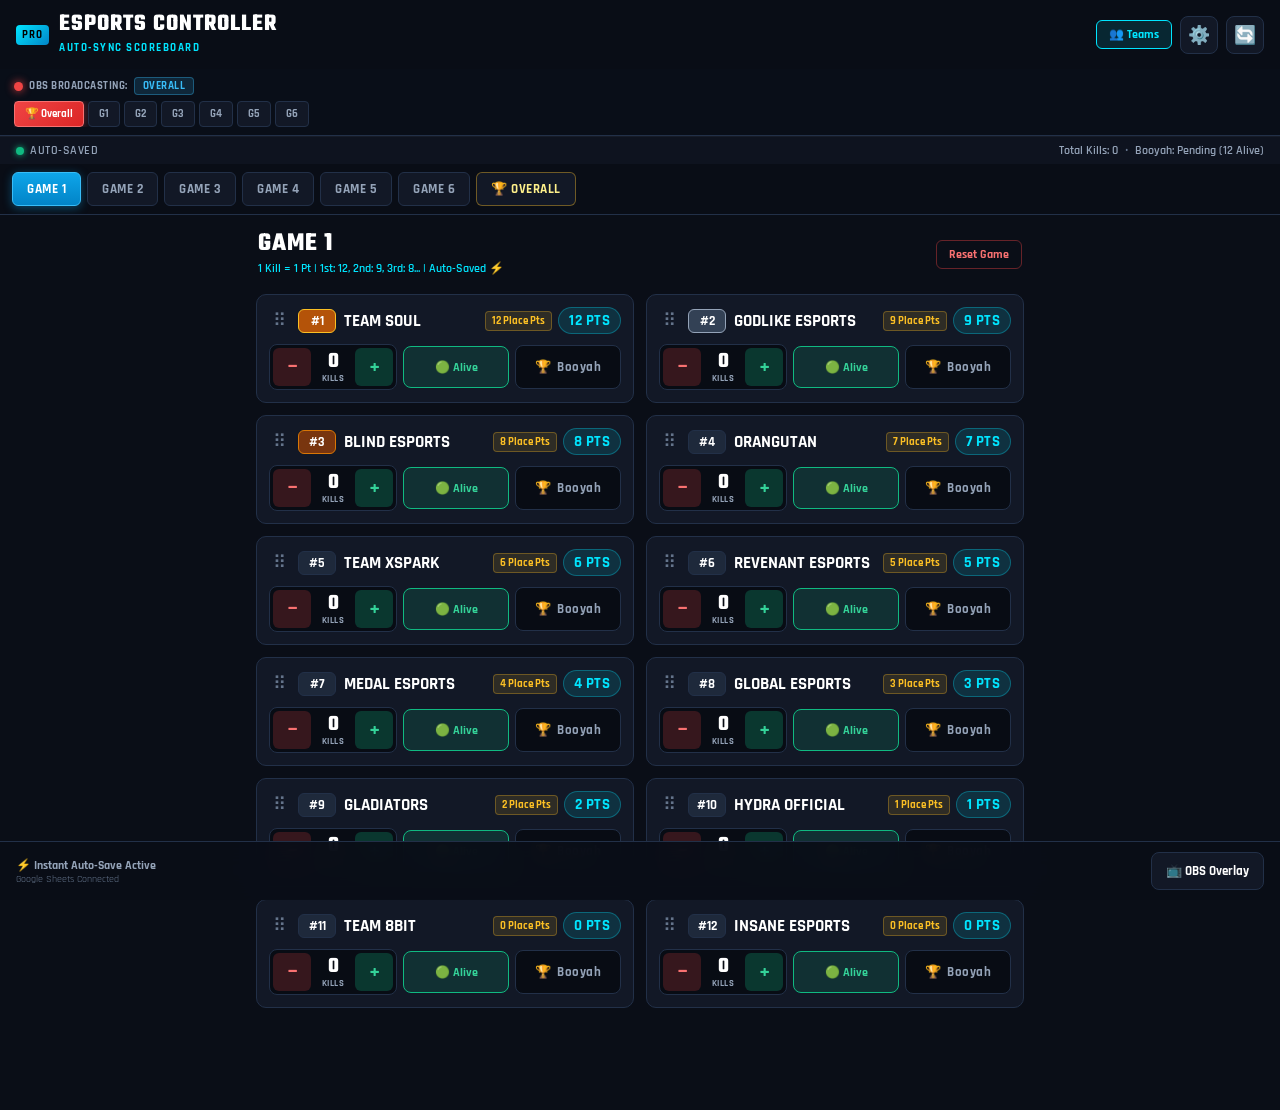
==== index.html @ 0eb5b0c0 "Add files via upload" ====
<!DOCTYPE html>
<html lang="en">
<head>
  <meta charset="UTF-8">
  <meta name="viewport" content="width=device-width, initial-scale=1.0, maximum-scale=1.0, user-scalable=no">
  <title>Esports Scorer & Livestream Controller</title>
  <link rel="stylesheet" href="scorer.css">
  <link rel="preconnect" href="https://fonts.googleapis.com">
  <link rel="preconnect" href="https://fonts.gstatic.com" crossorigin>
  <link href="https://fonts.googleapis.com/css2?family=Rajdhani:wght@500;600;700;800&family=Teko:wght@600;700&display=swap" rel="stylesheet">
</head>
<body>

  <!-- Top App Header -->
  <header class="app-header">
    <div class="header-main">
      <div class="brand">
        <span class="brand-badge">PRO</span>
        <div class="brand-text">
          <h1>ESPORTS CONTROLLER</h1>
          <span class="brand-sub">Auto-Sync Scoreboard</span>
        </div>
      </div>
      <div class="header-actions">
        <button id="btnOpenTeamsModal" class="btn-sm btn-outline-cyan" title="Setup 12 Teams">👥 Teams</button>
        <button id="btnSettings" class="icon-btn" title="Settings">⚙️</button>
        <button id="btnRefresh" class="icon-btn" title="Sync from Sheet">🔄</button>
      </div>
    </div>

    <!-- 🔴 DYNAMIC LIVESTREAM BROADCAST CONTROLLER (Instant OBS Scene Switch) -->
    <div class="livestream-controller-bar">
      <div class="livestream-status">
        <span class="live-pulse-dot"></span>
        <span class="live-tag">OBS BROADCASTING:</span>
        <span class="live-current-scene" id="liveCurrentScene">OVERALL</span>
      </div>
      <div class="livestream-scene-buttons" id="livestreamSceneButtons">
        <button class="scene-btn active" data-scene="Overall">🏆 Overall</button>
        <button class="scene-btn" data-scene="Game 1">G1</button>
        <button class="scene-btn" data-scene="Game 2">G2</button>
        <button class="scene-btn" data-scene="Game 3">G3</button>
        <button class="scene-btn" data-scene="Game 4">G4</button>
        <button class="scene-btn" data-scene="Game 5">G5</button>
        <button class="scene-btn" data-scene="Game 6">G6</button>
      </div>
    </div>

    <!-- Status Bar -->
    <div class="status-bar">
      <div class="status-indicator">
        <span class="status-dot synced" id="statusDot"></span>
        <span class="status-label" id="statusLabel">Auto-Saved</span>
      </div>
      <div class="quick-stats" id="quickStats">
        <span id="statGameTotalKills">Total Kills: 0</span>
        <span class="divider">•</span>
        <span id="statGameBooyah">Booyah: Pending</span>
      </div>
    </div>

    <!-- Scrollable Scorer Tabs -->
    <nav class="game-tabs-nav">
      <div class="tabs-scroll-container" id="tabsContainer">
        <button class="tab-btn active" data-tab="game1">GAME 1</button>
        <button class="tab-btn" data-tab="game2">GAME 2</button>
        <button class="tab-btn" data-tab="game3">GAME 3</button>
        <button class="tab-btn" data-tab="game4">GAME 4</button>
        <button class="tab-btn" data-tab="game5">GAME 5</button>
        <button class="tab-btn" data-tab="game6">GAME 6</button>
        <button class="tab-btn tab-overall" data-tab="overall">🏆 OVERALL</button>
      </div>
    </nav>
  </header>

  <!-- Main Content Area -->
  <main class="main-content">
    
    <!-- Game Scoring View (Game 1 - 6) -->
    <section id="gameScoringSection" class="active-section">
      <div class="section-title-bar">
        <div class="active-game-info">
          <h2 id="activeGameTitle">GAME 1</h2>
          <span class="rule-hint">1 Kill = 1 Pt | 1st: 12, 2nd: 9, 3rd: 8... | Auto-Saved ⚡</span>
        </div>
        <div class="game-actions">
          <button id="btnResetCurrentGame" class="btn-sm btn-outline-danger">Reset Game</button>
        </div>
      </div>

      <!-- Teams Card List for Fast Mobile Input -->
      <div class="team-cards-list" id="teamCardsList">
        <!-- Rendered dynamically via JS -->
      </div>
    </section>

    <!-- Overall Standings View -->
    <section id="overallSection" class="hidden-section">
      <div class="section-title-bar">
        <div class="active-game-info">
          <h2>🏆 OVERALL TOURNAMENT STANDINGS</h2>
          <span class="rule-hint">Auto-calculated live across all games</span>
        </div>
        <div class="game-actions">
          <button id="btnCopyStandings" class="btn-sm btn-primary">📋 Copy Text</button>
        </div>
      </div>

      <div class="overall-table-card">
        <div class="overall-table-header">
          <span class="col-rank">#</span>
          <span class="col-team">TEAM</span>
          <span class="col-m">M</span>
          <span class="col-w">🏆</span>
          <span class="col-k">KILLS</span>
          <span class="col-pts">PTS</span>
        </div>
        <div class="overall-table-body" id="overallTableBody">
          <!-- Rendered dynamically -->
        </div>
      </div>
    </section>

  </main>

  <!-- Clean Bottom Info & OBS Link Bar -->
  <div class="bottom-action-bar" id="bottomActionBar">
    <div class="save-status-info">
      <span class="save-state-text" id="saveStateText">⚡ Instant Auto-Save Active</span>
      <span class="save-time-text" id="saveTimeText">Google Sheets Connected</span>
    </div>
    <div class="bottom-buttons">
      <a href="index.html" target="_blank" class="btn-secondary overlay-link-btn" title="Open OBS Broadcast Overlay">
        📺 OBS Overlay
      </a>
    </div>
  </div>

  <!-- MODAL: SETUP 12 TEAMS (INITIAL & BULK PASTE) -->
  <div class="modal-overlay" id="teamsModal">
    <div class="modal-sheet">
      <div class="modal-header">
        <h3>👥 Initial 12 Teams Setup</h3>
        <button class="modal-close" id="btnCloseTeamsModal">&times;</button>
      </div>
      <div class="modal-body">
        
        <div class="form-group">
          <label>📋 Quick Paste All 12 Teams (1 per line):</label>
          <textarea id="bulkTeamsInput" rows="4" placeholder="TEAM SOUL&#10;GODLIKE ESPORTS&#10;BLIND ESPORTS&#10;ORANGUTAN&#10;..."></textarea>
          <button id="btnParseBulkTeams" class="btn-sm btn-secondary" style="margin-top: 4px;">
            ⚡ Auto-Fill 12 Fields Below
          </button>
        </div>

        <div class="form-group">
          <label>Edit 12 Individual Team Names:</label>
          <div class="team-names-editor" id="teamNamesEditor">
            <!-- 12 input fields dynamically generated -->
          </div>
        </div>

      </div>
      <div class="modal-footer">
        <button id="btnSaveTeamNamesModal" class="btn-primary" style="width: 100%;">
          ✅ Save & Sync 12 Teams to All Games
        </button>
      </div>
    </div>
  </div>

  <!-- MODAL: SETTINGS -->
  <div class="modal-overlay" id="settingsModal">
    <div class="modal-sheet">
      <div class="modal-header">
        <h3>⚙️ Tournament Configuration</h3>
        <button class="modal-close" id="btnCloseSettings">&times;</button>
      </div>
      <div class="modal-body">
        
        <div class="form-group">
          <label for="scriptUrlInput">Google Apps Script Web App URL:</label>
          <input type="text" id="scriptUrlInput" placeholder="https://script.google.com/macros/s/.../exec">
          <p class="field-hint">Your deployed Google Apps Script API endpoint.</p>
        </div>

        <div class="form-group" style="margin-top: 20px; border-top: 1px solid #2d3748; padding-top: 15px;">
          <label style="color: #ef4444;">Danger Zone:</label>
          <button id="btnResetAllGames" class="btn-danger" style="width: 100%;">
            ⚠️ Reset All 6 Games to 0
          </button>
        </div>

      </div>
      <div class="modal-footer">
        <button id="btnSaveConfig" class="btn-primary" style="width: 100%;">Save Settings</button>
      </div>
    </div>
  </div>

  <!-- Toast Notification -->
  <div id="toastNotification" class="toast"></div>

  <script src="scorer.js"></script>
</body>
</html>
---- scorer.css ----
/* ===================================================================
   ESPORTS MOBILE SCORER APP - STYLESHEET
   Optimized for Smartphone Screens & Desktop Management
   =================================================================== */

:root {
  --bg-dark: #0a0e17;
  --bg-card: #121826;
  --bg-card-alt: #182234;
  --bg-input: #080c14;
  --border-color: #223048;
  --border-focus: #00e5ff;
  
  --primary-glow: #00e5ff;
  --accent-gold: #fbbf24;
  --accent-gold-bg: rgba(251, 191, 36, 0.15);
  --accent-green: #10b981;
  --accent-green-bg: rgba(16, 185, 129, 0.15);
  --accent-red: #ef4444;
  --accent-red-bg: rgba(239, 68, 68, 0.15);
  
  --text-white: #ffffff;
  --text-muted: #94a3b8;
  --text-dim: #64748b;
  
  --font-main: 'Rajdhani', -apple-system, BlinkMacSystemFont, "Segoe UI", Roboto, sans-serif;
  --font-display: 'Teko', 'Rajdhani', sans-serif;
}

* {
  box-sizing: border-box;
  margin: 0;
  padding: 0;
  -webkit-tap-highlight-color: transparent;
}

body {
  background-color: var(--bg-dark);
  color: var(--text-white);
  font-family: var(--font-main);
  min-height: 100vh;
  display: flex;
  flex-direction: column;
  padding-bottom: 90px; /* Space for bottom sticky bar */
  overflow-x: hidden;
}

/* Header */
.app-header {
  position: sticky;
  top: 0;
  z-index: 50;
  background: rgba(10, 14, 23, 0.96);
  backdrop-filter: blur(10px);
  border-bottom: 1px solid var(--border-color);
}

.header-main {
  display: flex;
  align-items: center;
  justify-content: space-between;
  padding: 12px 16px;
}

.brand {
  display: flex;
  align-items: center;
  gap: 10px;
}

.brand-badge {
  background: linear-gradient(135deg, #00e5ff, #0284c7);
  color: #000;
  font-weight: 800;
  font-size: 11px;
  padding: 3px 6px;
  border-radius: 4px;
  letter-spacing: 1px;
}

.brand-text h1 {
  font-family: var(--font-display);
  font-size: 24px;
  line-height: 1;
  letter-spacing: 1px;
  color: #fff;
}

.brand-sub {
  font-size: 11px;
  color: var(--primary-glow);
  text-transform: uppercase;
  letter-spacing: 1.5px;
  font-weight: 700;
}

.header-actions {
  display: flex;
  align-items: center;
  gap: 8px;
}

.icon-btn {
  background: var(--bg-card);
  border: 1px solid var(--border-color);
  color: var(--text-white);
  width: 38px;
  height: 38px;
  border-radius: 8px;
  display: flex;
  align-items: center;
  justify-content: center;
  font-size: 18px;
  cursor: pointer;
  transition: all 0.2s ease;
}

.btn-outline-cyan {
  background: rgba(0, 229, 255, 0.12);
  border: 1px solid var(--primary-glow);
  color: var(--primary-glow);
  font-weight: 800;
  display: flex;
  align-items: center;
  gap: 4px;
}

.btn-broadcast {
  background: linear-gradient(135deg, #ef4444, #b91c1c);
  color: #ffffff;
  border: 1px solid #f87171;
  font-weight: 800;
  letter-spacing: 0.5px;
}

/* 🔴 Livestream Scene Switcher Controller Bar */
.livestream-controller-bar {
  background: #090e18;
  border-bottom: 1px solid var(--border-color);
  padding: 8px 14px;
  display: flex;
  flex-direction: column;
  gap: 6px;
}

.livestream-status {
  display: flex;
  align-items: center;
  gap: 6px;
  font-size: 11px;
  font-weight: 800;
  letter-spacing: 0.5px;
}

.live-pulse-dot {
  width: 9px;
  height: 9px;
  border-radius: 50%;
  background: #ef4444;
  box-shadow: 0 0 8px #ef4444;
  animation: pulse 1s infinite;
}

.live-tag {
  color: var(--text-muted);
}

.live-current-scene {
  color: #38bdf8;
  background: rgba(56, 189, 248, 0.15);
  border: 1px solid rgba(56, 189, 248, 0.35);
  padding: 1px 8px;
  border-radius: 4px;
  text-transform: uppercase;
}

.livestream-scene-buttons {
  display: flex;
  gap: 4px;
  overflow-x: auto;
  scrollbar-width: none;
}

.livestream-scene-buttons::-webkit-scrollbar {
  display: none;
}

.scene-btn {
  background: var(--bg-card);
  border: 1px solid var(--border-color);
  color: var(--text-muted);
  font-family: var(--font-main);
  font-size: 11px;
  font-weight: 800;
  padding: 5px 10px;
  border-radius: 4px;
  cursor: pointer;
  white-space: nowrap;
  transition: all 0.2s ease;
}

.scene-btn:active {
  transform: scale(0.93);
}

.scene-btn.active {
  background: linear-gradient(135deg, #ef4444, #dc2626);
  border-color: #f87171;
  color: #ffffff;
  box-shadow: 0 0 10px rgba(239, 68, 68, 0.5);
}

/* Status Bar */
.status-bar {
  display: flex;
  align-items: center;
  justify-content: space-between;
  padding: 6px 16px;
  background: rgba(18, 24, 38, 0.6);
  border-top: 1px solid rgba(255, 255, 255, 0.04);
  font-size: 12px;
}

.status-indicator {
  display: flex;
  align-items: center;
  gap: 6px;
}

.status-dot {
  width: 8px;
  height: 8px;
  border-radius: 50%;
  background-color: var(--accent-green);
  box-shadow: 0 0 6px var(--accent-green);
}

.status-dot.syncing {
  background-color: var(--accent-gold);
  box-shadow: 0 0 6px var(--accent-gold);
  animation: pulse 1s infinite;
}

.status-dot.unsaved {
  background-color: #f97316;
  box-shadow: 0 0 6px #f97316;
}

.status-dot.error {
  background-color: var(--accent-red);
  box-shadow: 0 0 6px var(--accent-red);
}

@keyframes pulse {
  0% { opacity: 0.4; }
  50% { opacity: 1; }
  100% { opacity: 0.4; }
}

.status-label {
  color: var(--text-muted);
  font-weight: 600;
  text-transform: uppercase;
  letter-spacing: 0.5px;
}

.quick-stats {
  color: var(--text-muted);
  font-weight: 600;
}

.quick-stats .divider {
  margin: 0 4px;
  color: var(--text-dim);
}

/* Tabs Navigation */
.game-tabs-nav {
  padding: 8px 12px;
  overflow-x: auto;
  scrollbar-width: none;
}

.game-tabs-nav::-webkit-scrollbar {
  display: none;
}

.tabs-scroll-container {
  display: flex;
  gap: 6px;
  width: max-content;
  min-width: 100%;
}

.tab-btn {
  background: var(--bg-card);
  border: 1px solid var(--border-color);
  color: var(--text-muted);
  font-family: var(--font-main);
  font-weight: 700;
  font-size: 13px;
  letter-spacing: 0.5px;
  padding: 8px 14px;
  border-radius: 6px;
  cursor: pointer;
  white-space: nowrap;
  transition: all 0.2s ease;
}

.tab-btn:active {
  transform: scale(0.95);
}

.tab-btn.active {
  background: linear-gradient(180deg, #0ea5e9, #0284c7);
  color: #ffffff;
  border-color: #38bdf8;
  box-shadow: 0 2px 10px rgba(14, 165, 233, 0.4);
}

.tab-btn.tab-overall {
  border-color: rgba(251, 191, 36, 0.4);
  color: #fef08a;
}

.tab-btn.tab-overall.active {
  background: linear-gradient(180deg, #d97706, #b45309);
  border-color: #fbbf24;
  color: #fff;
  box-shadow: 0 2px 10px rgba(217, 119, 6, 0.4);
}

/* Main Content */
.main-content {
  padding: 12px 16px;
  flex: 1;
  max-width: 800px;
  margin: 0 auto;
  width: 100%;
}

.section-title-bar {
  display: flex;
  align-items: center;
  justify-content: space-between;
  margin-bottom: 12px;
  padding: 4px 2px;
}

.active-game-info h2 {
  font-family: var(--font-display);
  font-size: 26px;
  line-height: 1;
  letter-spacing: 1px;
}

.rule-hint {
  font-size: 12px;
  color: var(--primary-glow);
  font-weight: 600;
}

/* Team Card for Mobile Scorer */
.team-cards-list {
  display: flex;
  flex-direction: column;
  gap: 10px;
}

.team-card {
  background: var(--bg-card);
  border: 1px solid var(--border-color);
  border-radius: 10px;
  padding: 12px;
  display: flex;
  flex-direction: column;
  gap: 10px;
  transition: border-color 0.2s, transform 0.15s, opacity 0.2s;
  cursor: grab;
  position: relative;
  user-select: none;
}

.team-card:active {
  cursor: grabbing;
}

.team-card.dragging {
  opacity: 0.5;
  border-color: var(--primary-glow);
  transform: scale(1.02);
  box-shadow: 0 8px 25px rgba(0, 229, 255, 0.4);
  z-index: 99;
}

.team-card.drag-over {
  border-top: 3px solid var(--primary-glow);
}

.team-card.has-booyah {
  border-color: var(--accent-gold);
  background: linear-gradient(145deg, #182234, #1c2214);
  box-shadow: 0 0 12px rgba(251, 191, 36, 0.2);
}

.team-card.is-eliminated {
  opacity: 0.7;
  background: #0e131d;
  border-color: #2b1d24;
}

/* Drag Handle */
.drag-handle {
  color: var(--text-dim);
  font-size: 18px;
  cursor: grab;
  padding: 0 4px;
  display: flex;
  align-items: center;
  touch-action: none;
}

/* Team Card Header */
.team-card-top {
  display: flex;
  align-items: center;
  justify-content: space-between;
}

.card-top-left {
  display: flex;
  align-items: center;
  gap: 8px;
  flex: 1;
  overflow: hidden;
}

.team-rank-badge {
  font-size: 13px;
  font-weight: 800;
  color: #fff;
  background: #1e293b;
  border: 1px solid var(--border-color);
  padding: 3px 8px;
  border-radius: 6px;
  min-width: 38px;
  text-align: center;
}

.team-rank-badge.top-1 { background: #b45309; border-color: #fbbf24; color: #fff; }
.team-rank-badge.top-2 { background: #334155; border-color: #94a3b8; }
.team-rank-badge.top-3 { background: #78350f; border-color: #d97706; }

.team-name-label {
  font-size: 17px;
  font-weight: 700;
  color: #fff;
  white-space: nowrap;
  overflow: hidden;
  text-overflow: ellipsis;
  text-transform: uppercase;
}

.card-top-right {
  display: flex;
  align-items: center;
  gap: 6px;
}

.place-pts-badge {
  font-size: 11px;
  font-weight: 700;
  color: #fbbf24;
  background: rgba(251, 191, 36, 0.12);
  border: 1px solid rgba(251, 191, 36, 0.3);
  padding: 2px 6px;
  border-radius: 4px;
}

.team-points-badge {
  background: rgba(0, 229, 255, 0.12);
  border: 1px solid rgba(0, 229, 255, 0.3);
  color: var(--primary-glow);
  font-weight: 800;
  font-size: 15px;
  padding: 3px 10px;
  border-radius: 20px;
  letter-spacing: 0.5px;
}

/* Team Card Controls Row */
.team-card-controls {
  display: grid;
  grid-template-columns: 1.2fr 1fr 1fr;
  gap: 6px;
  align-items: center;
}

/* Elimination Button */
.eliminate-btn {
  height: 42px;
  background: var(--bg-input);
  border: 1px solid var(--border-color);
  color: var(--text-muted);
  font-family: var(--font-main);
  font-size: 12px;
  font-weight: 800;
  border-radius: 8px;
  cursor: pointer;
  display: flex;
  align-items: center;
  justify-content: center;
  gap: 4px;
  transition: all 0.2s ease;
  white-space: nowrap;
}

.eliminate-btn:active {
  transform: scale(0.95);
}

.eliminate-btn.eliminated {
  background: rgba(239, 68, 68, 0.18);
  border-color: #ef4444;
  color: #f87171;
}

.eliminate-btn.alive {
  background: rgba(16, 185, 129, 0.15);
  border-color: #10b981;
  color: #34d399;
}

/* Booyah Toggle Button */
.booyah-btn {
  height: 42px;
  background: var(--bg-input);
  border: 1px solid var(--border-color);
  color: var(--text-muted);
  font-family: var(--font-main);
  font-size: 12px;
  font-weight: 800;
  border-radius: 8px;
  cursor: pointer;
  display: flex;
  align-items: center;
  justify-content: center;
  gap: 4px;
  transition: all 0.2s ease;
  white-space: nowrap;
}

.booyah-btn:active {
  transform: scale(0.95);
}

.booyah-btn.active {
  background: linear-gradient(135deg, #f59e0b, #d97706);
  border-color: #fbbf24;
  color: #ffffff;
  box-shadow: 0 0 12px rgba(251, 191, 36, 0.45);
}

/* Kill Stepper Control */
.kill-control-group {
  display: flex;
  align-items: center;
  background: var(--bg-input);
  border: 1px solid var(--border-color);
  border-radius: 8px;
  padding: 3px;
  justify-content: space-between;
}

.kill-btn {
  width: 38px;
  height: 38px;
  border-radius: 6px;
  border: none;
  font-family: var(--font-main);
  font-size: 20px;
  font-weight: 800;
  cursor: pointer;
  display: flex;
  align-items: center;
  justify-content: center;
  transition: all 0.1s ease;
}

.kill-btn:active {
  transform: scale(0.9);
}

.kill-minus {
  background: rgba(239, 68, 68, 0.2);
  color: #f87171;
}

.kill-plus {
  background: rgba(16, 185, 129, 0.25);
  color: #34d399;
}

.kill-count-box {
  display: flex;
  flex-direction: column;
  align-items: center;
  justify-content: center;
  min-width: 44px;
}

.kill-val {
  font-size: 22px;
  font-weight: 800;
  font-family: var(--font-display);
  color: #fff;
  line-height: 1;
}

.kill-label {
  font-size: 9px;
  color: var(--text-muted);
  text-transform: uppercase;
  font-weight: 700;
  letter-spacing: 0.5px;
}

/* Booyah Toggle Button */
.booyah-btn {
  height: 44px;
  background: var(--bg-input);
  border: 1px solid var(--border-color);
  color: var(--text-muted);
  font-family: var(--font-main);
  font-size: 13px;
  font-weight: 800;
  border-radius: 8px;
  cursor: pointer;
  display: flex;
  align-items: center;
  justify-content: center;
  gap: 6px;
  transition: all 0.2s ease;
  letter-spacing: 0.5px;
}

.booyah-btn:active {
  transform: scale(0.95);
}

.booyah-btn.active {
  background: linear-gradient(135deg, #f59e0b, #d97706);
  border-color: #fbbf24;
  color: #ffffff;
  box-shadow: 0 2px 10px rgba(245, 158, 11, 0.4);
}

/* Overall Standings Table */
.overall-table-card {
  background: var(--bg-card);
  border: 1px solid var(--border-color);
  border-radius: 10px;
  overflow: hidden;
}

.overall-table-header {
  display: grid;
  grid-template-columns: 36px 1fr 34px 34px 50px 58px;
  padding: 10px 12px;
  background: #0d131f;
  border-bottom: 1px solid var(--border-color);
  font-size: 11px;
  font-weight: 800;
  color: var(--text-muted);
  text-align: center;
  letter-spacing: 0.5px;
}

.overall-table-header .col-team {
  text-align: left;
  padding-left: 6px;
}

.overall-table-body {
  display: flex;
  flex-direction: column;
}

.overall-row {
  display: grid;
  grid-template-columns: 36px 1fr 34px 34px 50px 58px;
  padding: 12px;
  border-bottom: 1px solid rgba(255, 255, 255, 0.05);
  align-items: center;
  text-align: center;
  font-size: 14px;
  font-weight: 700;
}

.overall-row:last-child {
  border-bottom: none;
}

.overall-row .col-rank {
  font-family: var(--font-display);
  font-size: 18px;
  color: var(--text-muted);
}

.overall-row.top-1 .col-rank { color: #fbbf24; }
.overall-row.top-2 .col-rank { color: #e2e8f0; }
.overall-row.top-3 .col-rank { color: #b45309; }

.overall-row .col-team {
  text-align: left;
  padding-left: 6px;
  font-size: 15px;
  color: #fff;
  white-space: nowrap;
  overflow: hidden;
  text-overflow: ellipsis;
}

.overall-row .col-m { color: var(--text-dim); }
.overall-row .col-w { color: var(--accent-gold); }
.overall-row .col-k { color: #38bdf8; }
.overall-row .col-pts {
  color: var(--primary-glow);
  font-family: var(--font-display);
  font-size: 20px;
}

/* Sticky Bottom Action Bar */
.bottom-action-bar {
  position: fixed;
  bottom: 0;
  left: 0;
  right: 0;
  background: rgba(10, 14, 23, 0.96);
  backdrop-filter: blur(12px);
  border-top: 1px solid var(--border-color);
  padding: 10px 16px;
  display: flex;
  align-items: center;
  justify-content: space-between;
  z-index: 60;
}

.save-status-info {
  display: flex;
  flex-direction: column;
}

.save-state-text {
  font-size: 12px;
  font-weight: 700;
  color: var(--text-muted);
}

.save-time-text {
  font-size: 10px;
  color: var(--text-dim);
}

.bottom-buttons {
  display: flex;
  gap: 8px;
  align-items: center;
}

.btn-primary {
  background: linear-gradient(135deg, #00e5ff, #0284c7);
  color: #000;
  border: none;
  font-family: var(--font-main);
  font-weight: 800;
  font-size: 14px;
  letter-spacing: 0.5px;
  padding: 10px 18px;
  border-radius: 8px;
  cursor: pointer;
  display: flex;
  align-items: center;
  gap: 6px;
  transition: all 0.2s ease;
}

.btn-primary:active {
  transform: scale(0.96);
  filter: brightness(1.1);
}

.btn-save {
  box-shadow: 0 2px 12px rgba(0, 229, 255, 0.35);
}

.btn-secondary {
  background: var(--bg-card);
  border: 1px solid var(--border-color);
  color: var(--text-white);
  font-family: var(--font-main);
  font-weight: 700;
  font-size: 13px;
  padding: 10px 14px;
  border-radius: 8px;
  cursor: pointer;
  text-decoration: none;
  display: flex;
  align-items: center;
  gap: 6px;
}

.btn-sm {
  padding: 6px 12px;
  font-size: 12px;
  border-radius: 6px;
  cursor: pointer;
  font-family: var(--font-main);
  font-weight: 700;
}

.btn-outline-danger {
  background: transparent;
  border: 1px solid rgba(239, 68, 68, 0.4);
  color: #f87171;
}

.btn-outline-danger:active {
  background: rgba(239, 68, 68, 0.2);
}

.btn-danger {
  background: #dc2626;
  border: none;
  color: #fff;
  font-family: var(--font-main);
  font-weight: 700;
  padding: 10px;
  border-radius: 8px;
  cursor: pointer;
}

/* Modals */
.modal-overlay {
  display: none;
  position: fixed;
  inset: 0;
  background: rgba(0, 0, 0, 0.75);
  backdrop-filter: blur(4px);
  z-index: 100;
  align-items: flex-end;
  justify-content: center;
}

.modal-overlay.active {
  display: flex;
}

.modal-sheet {
  background: var(--bg-card);
  border: 1px solid var(--border-color);
  border-radius: 16px 16px 0 0;
  width: 100%;
  max-width: 600px;
  max-height: 85vh;
  display: flex;
  flex-direction: column;
  animation: slideUp 0.25s ease-out;
}

@keyframes slideUp {
  from { transform: translateY(100%); }
  to { transform: translateY(0); }
}

.modal-header {
  display: flex;
  align-items: center;
  justify-content: space-between;
  padding: 14px 18px;
  border-bottom: 1px solid var(--border-color);
}

.modal-close {
  background: transparent;
  border: none;
  color: var(--text-muted);
  font-size: 26px;
  cursor: pointer;
}

.modal-body {
  padding: 16px;
  overflow-y: auto;
  display: flex;
  flex-direction: column;
  gap: 16px;
}

.modal-footer {
  padding: 14px 18px;
  border-top: 1px solid var(--border-color);
}

.form-group {
  display: flex;
  flex-direction: column;
  gap: 6px;
}

.form-group label {
  font-size: 13px;
  font-weight: 700;
  color: var(--text-muted);
}

.form-group input, .form-group textarea {
  background: var(--bg-input);
  border: 1px solid var(--border-color);
  color: #fff;
  padding: 10px 12px;
  border-radius: 8px;
  font-family: var(--font-main);
  font-size: 14px;
  resize: vertical;
}

.form-group input:focus, .form-group textarea:focus {
  outline: none;
  border-color: var(--primary-glow);
}

.field-hint {
  font-size: 11px;
  color: var(--text-dim);
}

.team-names-editor {
  display: grid;
  grid-template-columns: 1fr 1fr;
  gap: 8px;
  max-height: 200px;
  overflow-y: auto;
  padding: 4px;
}

.team-name-input-group {
  display: flex;
  align-items: center;
  background: var(--bg-input);
  border: 1px solid var(--border-color);
  border-radius: 6px;
  padding: 2px 6px;
}

.team-name-input-group span {
  font-size: 11px;
  font-weight: 700;
  color: var(--text-dim);
  width: 24px;
}

.team-name-input-group input {
  border: none;
  background: transparent;
  padding: 6px;
  font-size: 12px;
  width: 100%;
}

/* Toast */
.toast {
  position: fixed;
  top: 20px;
  left: 50%;
  transform: translateX(-50%) translateY(-100px);
  background: #1e293b;
  border: 1px solid #38bdf8;
  color: #fff;
  padding: 10px 20px;
  border-radius: 25px;
  font-weight: 700;
  font-size: 13px;
  box-shadow: 0 4px 20px rgba(0, 0, 0, 0.5);
  z-index: 200;
  transition: transform 0.3s ease;
  pointer-events: none;
}

.toast.show {
  transform: translateX(-50%) translateY(0);
}

/* Visibility helpers */
.hidden-section {
  display: none !important;
}

/* Responsive adjustments */
@media (min-width: 640px) {
  .team-cards-list {
    display: grid;
    grid-template-columns: 1fr 1fr;
    gap: 12px;
  }
}
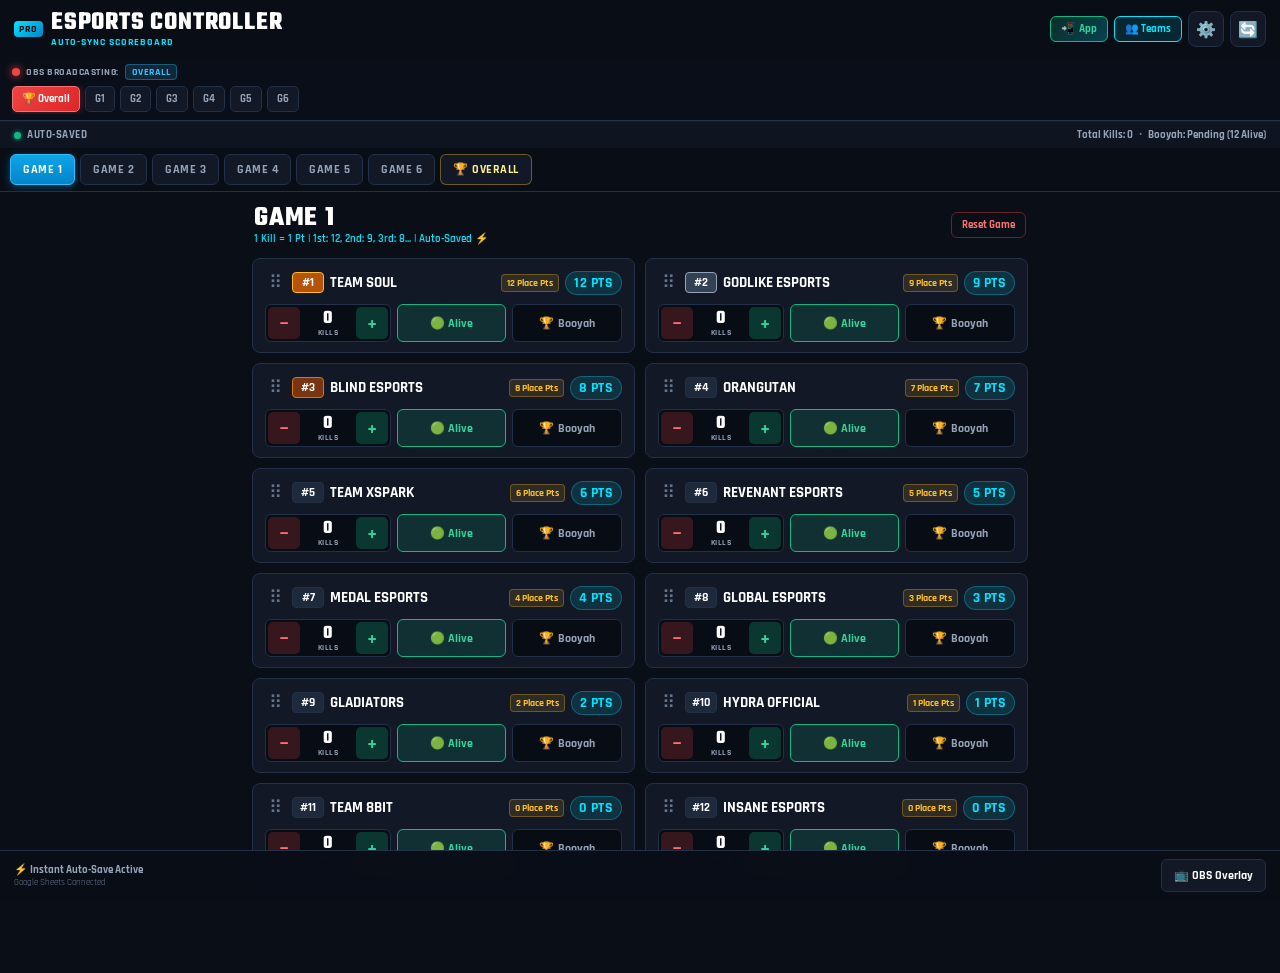
==== commit d0050649: "Add files via upload" ====
--- a/index.html
+++ b/index.html
@@ -2,8 +2,29 @@
 <html lang="en">
 <head>
   <meta charset="UTF-8">
-  <meta name="viewport" content="width=device-width, initial-scale=1.0, maximum-scale=1.0, user-scalable=no">
+  <meta name="viewport" content="width=device-width, initial-scale=1.0, maximum-scale=1.0, user-scalable=no, viewport-fit=cover">
   <title>Esports Scorer & Livestream Controller</title>
+  
+  <!-- PWA & Mobile Web App Meta -->
+  <meta name="description" content="Real-time Mobile Scorer and Livestream Controller with instant Auto-Sync and OBS overlay.">
+  <meta name="theme-color" content="#0a0e17">
+  <meta name="mobile-web-app-capable" content="yes">
+  <meta name="apple-mobile-web-app-capable" content="yes">
+  <meta name="apple-mobile-web-app-status-bar-style" content="black-translucent">
+  <meta name="apple-mobile-web-app-title" content="Scorer PRO">
+  <meta name="application-name" content="Scorer PRO">
+  <meta name="format-detection" content="telephone=no">
+  <meta name="msapplication-TileColor" content="#0a0e17">
+  <meta name="msapplication-tap-highlight" content="no">
+
+  <!-- Icons & Web App Manifest -->
+  <link rel="manifest" href="manifest.json">
+  <link rel="icon" type="image/svg+xml" href="icons/icon.svg">
+  <link rel="icon" type="image/png" sizes="192x192" href="icons/icon-192.png">
+  <link rel="apple-touch-icon" sizes="180x180" href="icons/apple-touch-icon.png">
+  <link rel="mask-icon" href="icons/icon.svg" color="#00e5ff">
+
+  <!-- Styles & Fonts -->
   <link rel="stylesheet" href="scorer.css">
   <link rel="preconnect" href="https://fonts.googleapis.com">
   <link rel="preconnect" href="https://fonts.gstatic.com" crossorigin>
@@ -22,6 +43,11 @@
         </div>
       </div>
       <div class="header-actions">
+        <!-- PWA Install Button (Dynamic) -->
+        <button id="btnInstallPWA" class="btn-sm btn-install-app" title="Install App to Home Screen">
+          <span class="install-icon">📲</span>
+          <span class="install-text">App</span>
+        </button>
         <button id="btnOpenTeamsModal" class="btn-sm btn-outline-cyan" title="Setup 12 Teams">👥 Teams</button>
         <button id="btnSettings" class="icon-btn" title="Settings">⚙️</button>
         <button id="btnRefresh" class="icon-btn" title="Sync from Sheet">🔄</button>
@@ -130,7 +156,7 @@
       <span class="save-time-text" id="saveTimeText">Google Sheets Connected</span>
     </div>
     <div class="bottom-buttons">
-      <a href="index.html" target="_blank" class="btn-secondary overlay-link-btn" title="Open OBS Broadcast Overlay">
+      <a href="index2.html" target="_blank" class="btn-secondary overlay-link-btn" title="Open OBS Broadcast Overlay">
         📺 OBS Overlay
       </a>
     </div>
@@ -198,6 +224,45 @@
     </div>
   </div>
 
+  <!-- MODAL: iOS / Mobile PWA Installation Guide -->
+  <div class="modal-overlay" id="pwaInstallModal">
+    <div class="modal-sheet">
+      <div class="modal-header">
+        <h3>📲 Install Esports Controller App</h3>
+        <button class="modal-close" id="btnClosePwaModal">&times;</button>
+      </div>
+      <div class="modal-body pwa-instructions">
+        <div class="pwa-app-preview">
+          <img src="icons/icon.svg" alt="App Icon" class="pwa-preview-icon" width="64" height="64">
+          <div class="pwa-preview-info">
+            <h4>Esports Scorer PRO</h4>
+            <p>Full-screen native controller with instant offline loading.</p>
+          </div>
+        </div>
+
+        <div id="iosInstallSteps" class="install-steps">
+          <h5>📱 How to install on iPhone / iPad (Safari):</h5>
+          <ol>
+            <li>Tap the <strong>Share</strong> button <span class="ios-share-icon">⎋</span> in Safari's bottom toolbar.</li>
+            <li>Scroll down and tap <strong>"Add to Home Screen"</strong> <span class="ios-plus-icon">➕</span>.</li>
+            <li>Tap <strong>Add</strong> at the top right to install the full-screen app!</li>
+          </ol>
+        </div>
+
+        <div id="androidInstallSteps" class="install-steps hidden-section">
+          <h5>📱 Install on Android (Chrome):</h5>
+          <p>Tap the button below or tap the browser menu (⋮) and select <strong>"Install App"</strong> or <strong>"Add to Home Screen"</strong>.</p>
+          <button id="btnTriggerAndroidInstall" class="btn-primary" style="width: 100%; margin-top: 10px;">
+            ⚡ Install App Now
+          </button>
+        </div>
+      </div>
+      <div class="modal-footer">
+        <button id="btnDismissPwaModal" class="btn-secondary" style="width: 100%;">Got it!</button>
+      </div>
+    </div>
+  </div>
+
   <!-- Toast Notification -->
   <div id="toastNotification" class="toast"></div>
 
--- a/scorer.css
+++ b/scorer.css
@@ -1,6 +1,6 @@
 /* ===================================================================
    ESPORTS MOBILE SCORER APP - STYLESHEET
-   Optimized for Smartphone Screens & Desktop Management
+   PWA Ready, Non-Zoomable & Ultra-Responsive for All Mobile Devices
    =================================================================== */
 
 :root {
@@ -27,11 +27,20 @@
   --font-display: 'Teko', 'Rajdhani', sans-serif;
 }
 
-* {
+/* Global Reset & Mobile Non-Zoomable Touch Rules */
+*, *::before, *::after {
   box-sizing: border-box;
   margin: 0;
   padding: 0;
   -webkit-tap-highlight-color: transparent;
+  -webkit-touch-callout: none;
+}
+
+html {
+  touch-action: pan-y;
+  -webkit-text-size-adjust: 100%;
+  text-size-adjust: 100%;
+  height: 100%;
 }
 
 body {
@@ -39,10 +48,20 @@
   color: var(--text-white);
   font-family: var(--font-main);
   min-height: 100vh;
+  min-height: -webkit-fill-available;
   display: flex;
   flex-direction: column;
-  padding-bottom: 90px; /* Space for bottom sticky bar */
+  padding-bottom: calc(85px + env(safe-area-inset-bottom, 0px));
   overflow-x: hidden;
+  touch-action: pan-y;
+  user-select: none;
+  -webkit-user-select: none;
+}
+
+/* Allow text selection only in inputs and standings text for copy */
+input, textarea, .col-team, .team-name-label {
+  user-select: text;
+  -webkit-user-select: text;
 }
 
 /* Header */
@@ -51,68 +70,89 @@
   top: 0;
   z-index: 50;
   background: rgba(10, 14, 23, 0.96);
-  backdrop-filter: blur(10px);
+  backdrop-filter: blur(12px);
+  -webkit-backdrop-filter: blur(12px);
   border-bottom: 1px solid var(--border-color);
+  padding-top: env(safe-area-inset-top, 0px);
 }
 
 .header-main {
   display: flex;
   align-items: center;
   justify-content: space-between;
-  padding: 12px 16px;
+  padding: 10px 14px;
+  gap: 8px;
 }
 
 .brand {
   display: flex;
   align-items: center;
-  gap: 10px;
+  gap: 8px;
+  min-width: 0;
 }
 
 .brand-badge {
   background: linear-gradient(135deg, #00e5ff, #0284c7);
   color: #000;
   font-weight: 800;
-  font-size: 11px;
-  padding: 3px 6px;
+  font-size: 10px;
+  padding: 2px 5px;
   border-radius: 4px;
   letter-spacing: 1px;
+  flex-shrink: 0;
+}
+
+.brand-text {
+  min-width: 0;
+  overflow: hidden;
 }
 
 .brand-text h1 {
   font-family: var(--font-display);
-  font-size: 24px;
+  font-size: 22px;
   line-height: 1;
-  letter-spacing: 1px;
+  letter-spacing: 0.8px;
   color: #fff;
+  white-space: nowrap;
+  overflow: hidden;
+  text-overflow: ellipsis;
 }
 
 .brand-sub {
-  font-size: 11px;
+  font-size: 10px;
   color: var(--primary-glow);
   text-transform: uppercase;
-  letter-spacing: 1.5px;
-  font-weight: 700;
+  letter-spacing: 1px;
+  font-weight: 700;
+  display: block;
 }
 
 .header-actions {
   display: flex;
   align-items: center;
-  gap: 8px;
+  gap: 6px;
+  flex-shrink: 0;
 }
 
 .icon-btn {
   background: var(--bg-card);
   border: 1px solid var(--border-color);
   color: var(--text-white);
-  width: 38px;
-  height: 38px;
+  width: 36px;
+  height: 36px;
   border-radius: 8px;
   display: flex;
   align-items: center;
   justify-content: center;
-  font-size: 18px;
+  font-size: 16px;
   cursor: pointer;
   transition: all 0.2s ease;
+  touch-action: manipulation;
+}
+
+.icon-btn:active {
+  transform: scale(0.92);
+  background: var(--bg-card-alt);
 }
 
 .btn-outline-cyan {
@@ -123,21 +163,39 @@
   display: flex;
   align-items: center;
   gap: 4px;
-}
-
-.btn-broadcast {
-  background: linear-gradient(135deg, #ef4444, #b91c1c);
-  color: #ffffff;
-  border: 1px solid #f87171;
-  font-weight: 800;
-  letter-spacing: 0.5px;
+  touch-action: manipulation;
+}
+
+/* Install App Button */
+.btn-install-app {
+  background: linear-gradient(135deg, rgba(16, 185, 129, 0.2), rgba(0, 229, 255, 0.25));
+  border: 1px solid #10b981;
+  color: #34d399;
+  font-weight: 800;
+  display: flex;
+  align-items: center;
+  gap: 4px;
+  padding: 5px 9px;
+  border-radius: 6px;
+  touch-action: manipulation;
+  cursor: pointer;
+  animation: installGlow 2.5s infinite alternate;
+}
+
+@keyframes installGlow {
+  0% { box-shadow: 0 0 4px rgba(16, 185, 129, 0.2); }
+  100% { box-shadow: 0 0 10px rgba(0, 229, 255, 0.5); }
+}
+
+.btn-install-app:active {
+  transform: scale(0.92);
 }
 
 /* 🔴 Livestream Scene Switcher Controller Bar */
 .livestream-controller-bar {
   background: #090e18;
   border-bottom: 1px solid var(--border-color);
-  padding: 8px 14px;
+  padding: 6px 12px;
   display: flex;
   flex-direction: column;
   gap: 6px;
@@ -147,18 +205,19 @@
   display: flex;
   align-items: center;
   gap: 6px;
-  font-size: 11px;
+  font-size: 10px;
   font-weight: 800;
   letter-spacing: 0.5px;
 }
 
 .live-pulse-dot {
-  width: 9px;
-  height: 9px;
+  width: 8px;
+  height: 8px;
   border-radius: 50%;
   background: #ef4444;
   box-shadow: 0 0 8px #ef4444;
   animation: pulse 1s infinite;
+  flex-shrink: 0;
 }
 
 .live-tag {
@@ -169,16 +228,18 @@
   color: #38bdf8;
   background: rgba(56, 189, 248, 0.15);
   border: 1px solid rgba(56, 189, 248, 0.35);
-  padding: 1px 8px;
+  padding: 1px 6px;
   border-radius: 4px;
   text-transform: uppercase;
 }
 
 .livestream-scene-buttons {
   display: flex;
-  gap: 4px;
+  gap: 5px;
   overflow-x: auto;
   scrollbar-width: none;
+  -webkit-overflow-scrolling: touch;
+  padding-bottom: 2px;
 }
 
 .livestream-scene-buttons::-webkit-scrollbar {
@@ -192,22 +253,24 @@
   font-family: var(--font-main);
   font-size: 11px;
   font-weight: 800;
-  padding: 5px 10px;
-  border-radius: 4px;
+  padding: 5px 9px;
+  border-radius: 5px;
   cursor: pointer;
   white-space: nowrap;
-  transition: all 0.2s ease;
+  transition: all 0.15s ease;
+  touch-action: manipulation;
+  flex-shrink: 0;
 }
 
 .scene-btn:active {
-  transform: scale(0.93);
+  transform: scale(0.92);
 }
 
 .scene-btn.active {
   background: linear-gradient(135deg, #ef4444, #dc2626);
   border-color: #f87171;
   color: #ffffff;
-  box-shadow: 0 0 10px rgba(239, 68, 68, 0.5);
+  box-shadow: 0 0 8px rgba(239, 68, 68, 0.4);
 }
 
 /* Status Bar */
@@ -215,10 +278,10 @@
   display: flex;
   align-items: center;
   justify-content: space-between;
-  padding: 6px 16px;
-  background: rgba(18, 24, 38, 0.6);
+  padding: 6px 14px;
+  background: rgba(18, 24, 38, 0.7);
   border-top: 1px solid rgba(255, 255, 255, 0.04);
-  font-size: 12px;
+  font-size: 11px;
 }
 
 .status-indicator {
@@ -228,17 +291,18 @@
 }
 
 .status-dot {
-  width: 8px;
-  height: 8px;
+  width: 7px;
+  height: 7px;
   border-radius: 50%;
   background-color: var(--accent-green);
-  box-shadow: 0 0 6px var(--accent-green);
+  box-shadow: 0 0 5px var(--accent-green);
+  flex-shrink: 0;
 }
 
 .status-dot.syncing {
   background-color: var(--accent-gold);
   box-shadow: 0 0 6px var(--accent-gold);
-  animation: pulse 1s infinite;
+  animation: pulse 0.8s infinite;
 }
 
 .status-dot.unsaved {
@@ -252,21 +316,23 @@
 }
 
 @keyframes pulse {
-  0% { opacity: 0.4; }
+  0% { opacity: 0.3; }
   50% { opacity: 1; }
-  100% { opacity: 0.4; }
+  100% { opacity: 0.3; }
 }
 
 .status-label {
   color: var(--text-muted);
-  font-weight: 600;
+  font-weight: 700;
   text-transform: uppercase;
   letter-spacing: 0.5px;
 }
 
 .quick-stats {
   color: var(--text-muted);
-  font-weight: 600;
+  font-weight: 700;
+  white-space: nowrap;
+  font-size: 11px;
 }
 
 .quick-stats .divider {
@@ -276,9 +342,10 @@
 
 /* Tabs Navigation */
 .game-tabs-nav {
-  padding: 8px 12px;
+  padding: 6px 10px;
   overflow-x: auto;
   scrollbar-width: none;
+  -webkit-overflow-scrolling: touch;
 }
 
 .game-tabs-nav::-webkit-scrollbar {
@@ -287,7 +354,7 @@
 
 .tabs-scroll-container {
   display: flex;
-  gap: 6px;
+  gap: 5px;
   width: max-content;
   min-width: 100%;
 }
@@ -298,24 +365,26 @@
   color: var(--text-muted);
   font-family: var(--font-main);
   font-weight: 700;
-  font-size: 13px;
+  font-size: 12px;
   letter-spacing: 0.5px;
-  padding: 8px 14px;
+  padding: 7px 12px;
   border-radius: 6px;
   cursor: pointer;
   white-space: nowrap;
-  transition: all 0.2s ease;
+  transition: all 0.15s ease;
+  touch-action: manipulation;
+  flex-shrink: 0;
 }
 
 .tab-btn:active {
-  transform: scale(0.95);
+  transform: scale(0.94);
 }
 
 .tab-btn.active {
   background: linear-gradient(180deg, #0ea5e9, #0284c7);
   color: #ffffff;
   border-color: #38bdf8;
-  box-shadow: 0 2px 10px rgba(14, 165, 233, 0.4);
+  box-shadow: 0 2px 8px rgba(14, 165, 233, 0.4);
 }
 
 .tab-btn.tab-overall {
@@ -327,12 +396,12 @@
   background: linear-gradient(180deg, #d97706, #b45309);
   border-color: #fbbf24;
   color: #fff;
-  box-shadow: 0 2px 10px rgba(217, 119, 6, 0.4);
+  box-shadow: 0 2px 8px rgba(217, 119, 6, 0.4);
 }
 
 /* Main Content */
 .main-content {
-  padding: 12px 16px;
+  padding: 10px 12px;
   flex: 1;
   max-width: 800px;
   margin: 0 auto;
@@ -343,42 +412,43 @@
   display: flex;
   align-items: center;
   justify-content: space-between;
-  margin-bottom: 12px;
-  padding: 4px 2px;
+  margin-bottom: 10px;
+  padding: 2px;
 }
 
 .active-game-info h2 {
   font-family: var(--font-display);
-  font-size: 26px;
+  font-size: 24px;
   line-height: 1;
-  letter-spacing: 1px;
+  letter-spacing: 0.8px;
 }
 
 .rule-hint {
-  font-size: 12px;
+  font-size: 11px;
   color: var(--primary-glow);
   font-weight: 600;
-}
-
-/* Team Card for Mobile Scorer */
+  display: block;
+}
+
+/* Team Card for Fast Mobile Scoring */
 .team-cards-list {
   display: flex;
   flex-direction: column;
-  gap: 10px;
+  gap: 8px;
 }
 
 .team-card {
   background: var(--bg-card);
   border: 1px solid var(--border-color);
-  border-radius: 10px;
-  padding: 12px;
+  border-radius: 8px;
+  padding: 10px 12px;
   display: flex;
   flex-direction: column;
-  gap: 10px;
+  gap: 8px;
   transition: border-color 0.2s, transform 0.15s, opacity 0.2s;
   cursor: grab;
   position: relative;
-  user-select: none;
+  touch-action: pan-y;
 }
 
 .team-card:active {
@@ -389,7 +459,7 @@
   opacity: 0.5;
   border-color: var(--primary-glow);
   transform: scale(1.02);
-  box-shadow: 0 8px 25px rgba(0, 229, 255, 0.4);
+  box-shadow: 0 6px 20px rgba(0, 229, 255, 0.4);
   z-index: 99;
 }
 
@@ -400,12 +470,12 @@
 .team-card.has-booyah {
   border-color: var(--accent-gold);
   background: linear-gradient(145deg, #182234, #1c2214);
-  box-shadow: 0 0 12px rgba(251, 191, 36, 0.2);
+  box-shadow: 0 0 10px rgba(251, 191, 36, 0.25);
 }
 
 .team-card.is-eliminated {
-  opacity: 0.7;
-  background: #0e131d;
+  opacity: 0.65;
+  background: #0d121c;
   border-color: #2b1d24;
 }
 
@@ -414,10 +484,11 @@
   color: var(--text-dim);
   font-size: 18px;
   cursor: grab;
-  padding: 0 4px;
+  padding: 2px 4px;
   display: flex;
   align-items: center;
   touch-action: none;
+  user-select: none;
 }
 
 /* Team Card Header */
@@ -425,26 +496,29 @@
   display: flex;
   align-items: center;
   justify-content: space-between;
+  gap: 6px;
 }
 
 .card-top-left {
   display: flex;
   align-items: center;
-  gap: 8px;
+  gap: 6px;
   flex: 1;
+  min-width: 0;
   overflow: hidden;
 }
 
 .team-rank-badge {
-  font-size: 13px;
+  font-size: 12px;
   font-weight: 800;
   color: #fff;
   background: #1e293b;
   border: 1px solid var(--border-color);
-  padding: 3px 8px;
-  border-radius: 6px;
-  min-width: 38px;
+  padding: 2px 6px;
+  border-radius: 4px;
+  min-width: 32px;
   text-align: center;
+  flex-shrink: 0;
 }
 
 .team-rank-badge.top-1 { background: #b45309; border-color: #fbbf24; color: #fff; }
@@ -452,7 +526,7 @@
 .team-rank-badge.top-3 { background: #78350f; border-color: #d97706; }
 
 .team-name-label {
-  font-size: 17px;
+  font-size: 15px;
   font-weight: 700;
   color: #fff;
   white-space: nowrap;
@@ -465,16 +539,18 @@
   display: flex;
   align-items: center;
   gap: 6px;
+  flex-shrink: 0;
 }
 
 .place-pts-badge {
-  font-size: 11px;
+  font-size: 10px;
   font-weight: 700;
   color: #fbbf24;
   background: rgba(251, 191, 36, 0.12);
   border: 1px solid rgba(251, 191, 36, 0.3);
-  padding: 2px 6px;
+  padding: 2px 5px;
   border-radius: 4px;
+  white-space: nowrap;
 }
 
 .team-points-badge {
@@ -482,41 +558,43 @@
   border: 1px solid rgba(0, 229, 255, 0.3);
   color: var(--primary-glow);
   font-weight: 800;
-  font-size: 15px;
-  padding: 3px 10px;
-  border-radius: 20px;
+  font-size: 14px;
+  padding: 2px 8px;
+  border-radius: 16px;
   letter-spacing: 0.5px;
+  white-space: nowrap;
 }
 
 /* Team Card Controls Row */
 .team-card-controls {
   display: grid;
-  grid-template-columns: 1.2fr 1fr 1fr;
+  grid-template-columns: 1.15fr 1fr 1fr;
   gap: 6px;
   align-items: center;
 }
 
 /* Elimination Button */
 .eliminate-btn {
-  height: 42px;
+  height: 38px;
   background: var(--bg-input);
   border: 1px solid var(--border-color);
   color: var(--text-muted);
   font-family: var(--font-main);
   font-size: 12px;
   font-weight: 800;
-  border-radius: 8px;
+  border-radius: 6px;
   cursor: pointer;
   display: flex;
   align-items: center;
   justify-content: center;
-  gap: 4px;
-  transition: all 0.2s ease;
+  gap: 3px;
+  transition: all 0.15s ease;
   white-space: nowrap;
+  touch-action: manipulation;
 }
 
 .eliminate-btn:active {
-  transform: scale(0.95);
+  transform: scale(0.94);
 }
 
 .eliminate-btn.eliminated {
@@ -533,32 +611,33 @@
 
 /* Booyah Toggle Button */
 .booyah-btn {
-  height: 42px;
+  height: 38px;
   background: var(--bg-input);
   border: 1px solid var(--border-color);
   color: var(--text-muted);
   font-family: var(--font-main);
   font-size: 12px;
   font-weight: 800;
-  border-radius: 8px;
+  border-radius: 6px;
   cursor: pointer;
   display: flex;
   align-items: center;
   justify-content: center;
   gap: 4px;
-  transition: all 0.2s ease;
+  transition: all 0.15s ease;
   white-space: nowrap;
+  touch-action: manipulation;
 }
 
 .booyah-btn:active {
-  transform: scale(0.95);
+  transform: scale(0.94);
 }
 
 .booyah-btn.active {
   background: linear-gradient(135deg, #f59e0b, #d97706);
   border-color: #fbbf24;
   color: #ffffff;
-  box-shadow: 0 0 12px rgba(251, 191, 36, 0.45);
+  box-shadow: 0 0 10px rgba(251, 191, 36, 0.45);
 }
 
 /* Kill Stepper Control */
@@ -567,28 +646,31 @@
   align-items: center;
   background: var(--bg-input);
   border: 1px solid var(--border-color);
-  border-radius: 8px;
-  padding: 3px;
+  border-radius: 6px;
+  padding: 2px;
   justify-content: space-between;
+  height: 38px;
 }
 
 .kill-btn {
-  width: 38px;
-  height: 38px;
-  border-radius: 6px;
+  width: 32px;
+  height: 32px;
+  border-radius: 5px;
   border: none;
   font-family: var(--font-main);
-  font-size: 20px;
+  font-size: 18px;
   font-weight: 800;
   cursor: pointer;
   display: flex;
   align-items: center;
   justify-content: center;
   transition: all 0.1s ease;
+  touch-action: manipulation;
+  flex-shrink: 0;
 }
 
 .kill-btn:active {
-  transform: scale(0.9);
+  transform: scale(0.88);
 }
 
 .kill-minus {
@@ -606,11 +688,11 @@
   flex-direction: column;
   align-items: center;
   justify-content: center;
-  min-width: 44px;
+  min-width: 32px;
 }
 
 .kill-val {
-  font-size: 22px;
+  font-size: 19px;
   font-weight: 800;
   font-family: var(--font-display);
   color: #fff;
@@ -618,58 +700,28 @@
 }
 
 .kill-label {
-  font-size: 9px;
+  font-size: 8px;
   color: var(--text-muted);
   text-transform: uppercase;
   font-weight: 700;
   letter-spacing: 0.5px;
-}
-
-/* Booyah Toggle Button */
-.booyah-btn {
-  height: 44px;
-  background: var(--bg-input);
-  border: 1px solid var(--border-color);
-  color: var(--text-muted);
-  font-family: var(--font-main);
-  font-size: 13px;
-  font-weight: 800;
-  border-radius: 8px;
-  cursor: pointer;
-  display: flex;
-  align-items: center;
-  justify-content: center;
-  gap: 6px;
-  transition: all 0.2s ease;
-  letter-spacing: 0.5px;
-}
-
-.booyah-btn:active {
-  transform: scale(0.95);
-}
-
-.booyah-btn.active {
-  background: linear-gradient(135deg, #f59e0b, #d97706);
-  border-color: #fbbf24;
-  color: #ffffff;
-  box-shadow: 0 2px 10px rgba(245, 158, 11, 0.4);
 }
 
 /* Overall Standings Table */
 .overall-table-card {
   background: var(--bg-card);
   border: 1px solid var(--border-color);
-  border-radius: 10px;
+  border-radius: 8px;
   overflow: hidden;
 }
 
 .overall-table-header {
   display: grid;
-  grid-template-columns: 36px 1fr 34px 34px 50px 58px;
-  padding: 10px 12px;
+  grid-template-columns: 32px 1fr 30px 30px 46px 52px;
+  padding: 8px 10px;
   background: #0d131f;
   border-bottom: 1px solid var(--border-color);
-  font-size: 11px;
+  font-size: 10px;
   font-weight: 800;
   color: var(--text-muted);
   text-align: center;
@@ -678,7 +730,7 @@
 
 .overall-table-header .col-team {
   text-align: left;
-  padding-left: 6px;
+  padding-left: 4px;
 }
 
 .overall-table-body {
@@ -688,12 +740,12 @@
 
 .overall-row {
   display: grid;
-  grid-template-columns: 36px 1fr 34px 34px 50px 58px;
-  padding: 12px;
+  grid-template-columns: 32px 1fr 30px 30px 46px 52px;
+  padding: 10px;
   border-bottom: 1px solid rgba(255, 255, 255, 0.05);
   align-items: center;
   text-align: center;
-  font-size: 14px;
+  font-size: 13px;
   font-weight: 700;
 }
 
@@ -703,7 +755,7 @@
 
 .overall-row .col-rank {
   font-family: var(--font-display);
-  font-size: 18px;
+  font-size: 17px;
   color: var(--text-muted);
 }
 
@@ -713,8 +765,8 @@
 
 .overall-row .col-team {
   text-align: left;
-  padding-left: 6px;
-  font-size: 15px;
+  padding-left: 4px;
+  font-size: 14px;
   color: #fff;
   white-space: nowrap;
   overflow: hidden;
@@ -727,7 +779,7 @@
 .overall-row .col-pts {
   color: var(--primary-glow);
   font-family: var(--font-display);
-  font-size: 20px;
+  font-size: 19px;
 }
 
 /* Sticky Bottom Action Bar */
@@ -738,34 +790,42 @@
   right: 0;
   background: rgba(10, 14, 23, 0.96);
   backdrop-filter: blur(12px);
+  -webkit-backdrop-filter: blur(12px);
   border-top: 1px solid var(--border-color);
-  padding: 10px 16px;
+  padding: 8px 14px;
+  padding-bottom: max(8px, env(safe-area-inset-bottom, 0px));
   display: flex;
   align-items: center;
   justify-content: space-between;
   z-index: 60;
+  gap: 8px;
 }
 
 .save-status-info {
   display: flex;
   flex-direction: column;
+  min-width: 0;
 }
 
 .save-state-text {
-  font-size: 12px;
-  font-weight: 700;
-  color: var(--text-muted);
+  font-size: 11px;
+  font-weight: 700;
+  color: var(--text-muted);
+  white-space: nowrap;
+  overflow: hidden;
+  text-overflow: ellipsis;
 }
 
 .save-time-text {
-  font-size: 10px;
+  font-size: 9px;
   color: var(--text-dim);
 }
 
 .bottom-buttons {
   display: flex;
-  gap: 8px;
-  align-items: center;
+  gap: 6px;
+  align-items: center;
+  flex-shrink: 0;
 }
 
 .btn-primary {
@@ -774,15 +834,17 @@
   border: none;
   font-family: var(--font-main);
   font-weight: 800;
-  font-size: 14px;
+  font-size: 13px;
   letter-spacing: 0.5px;
-  padding: 10px 18px;
-  border-radius: 8px;
+  padding: 9px 15px;
+  border-radius: 6px;
   cursor: pointer;
   display: flex;
   align-items: center;
+  justify-content: center;
   gap: 6px;
-  transition: all 0.2s ease;
+  transition: all 0.15s ease;
+  touch-action: manipulation;
 }
 
 .btn-primary:active {
@@ -790,33 +852,37 @@
   filter: brightness(1.1);
 }
 
-.btn-save {
-  box-shadow: 0 2px 12px rgba(0, 229, 255, 0.35);
-}
-
 .btn-secondary {
   background: var(--bg-card);
   border: 1px solid var(--border-color);
   color: var(--text-white);
   font-family: var(--font-main);
   font-weight: 700;
-  font-size: 13px;
-  padding: 10px 14px;
-  border-radius: 8px;
+  font-size: 12px;
+  padding: 8px 12px;
+  border-radius: 6px;
   cursor: pointer;
   text-decoration: none;
   display: flex;
   align-items: center;
-  gap: 6px;
+  justify-content: center;
+  gap: 5px;
+  touch-action: manipulation;
+}
+
+.btn-secondary:active {
+  background: var(--bg-card-alt);
+  transform: scale(0.96);
 }
 
 .btn-sm {
-  padding: 6px 12px;
-  font-size: 12px;
+  padding: 5px 10px;
+  font-size: 11px;
   border-radius: 6px;
   cursor: pointer;
   font-family: var(--font-main);
   font-weight: 700;
+  touch-action: manipulation;
 }
 
 .btn-outline-danger {
@@ -836,8 +902,9 @@
   font-family: var(--font-main);
   font-weight: 700;
   padding: 10px;
-  border-radius: 8px;
+  border-radius: 6px;
   cursor: pointer;
+  touch-action: manipulation;
 }
 
 /* Modals */
@@ -847,9 +914,11 @@
   inset: 0;
   background: rgba(0, 0, 0, 0.75);
   backdrop-filter: blur(4px);
+  -webkit-backdrop-filter: blur(4px);
   z-index: 100;
   align-items: flex-end;
   justify-content: center;
+  touch-action: pan-y;
 }
 
 .modal-overlay.active {
@@ -865,7 +934,8 @@
   max-height: 85vh;
   display: flex;
   flex-direction: column;
-  animation: slideUp 0.25s ease-out;
+  animation: slideUp 0.22s cubic-bezier(0.16, 1, 0.3, 1);
+  padding-bottom: env(safe-area-inset-bottom, 0px);
 }
 
 @keyframes slideUp {
@@ -877,28 +947,36 @@
   display: flex;
   align-items: center;
   justify-content: space-between;
-  padding: 14px 18px;
+  padding: 12px 16px;
   border-bottom: 1px solid var(--border-color);
+}
+
+.modal-header h3 {
+  font-size: 16px;
 }
 
 .modal-close {
   background: transparent;
   border: none;
   color: var(--text-muted);
-  font-size: 26px;
+  font-size: 24px;
   cursor: pointer;
+  padding: 2px 6px;
+  touch-action: manipulation;
 }
 
 .modal-body {
-  padding: 16px;
+  padding: 14px 16px;
   overflow-y: auto;
   display: flex;
   flex-direction: column;
-  gap: 16px;
+  gap: 14px;
+  touch-action: pan-y;
+  -webkit-overflow-scrolling: touch;
 }
 
 .modal-footer {
-  padding: 14px 18px;
+  padding: 12px 16px;
   border-top: 1px solid var(--border-color);
 }
 
@@ -909,19 +987,20 @@
 }
 
 .form-group label {
-  font-size: 13px;
-  font-weight: 700;
-  color: var(--text-muted);
-}
-
+  font-size: 12px;
+  font-weight: 700;
+  color: var(--text-muted);
+}
+
+/* Input zoom prevention (min 16px font-size prevents iOS zoom) */
 .form-group input, .form-group textarea {
   background: var(--bg-input);
   border: 1px solid var(--border-color);
   color: #fff;
   padding: 10px 12px;
-  border-radius: 8px;
+  border-radius: 6px;
   font-family: var(--font-main);
-  font-size: 14px;
+  font-size: 16px;
   resize: vertical;
 }
 
@@ -938,10 +1017,11 @@
 .team-names-editor {
   display: grid;
   grid-template-columns: 1fr 1fr;
-  gap: 8px;
+  gap: 6px;
   max-height: 200px;
   overflow-y: auto;
-  padding: 4px;
+  padding: 2px;
+  -webkit-overflow-scrolling: touch;
 }
 
 .team-name-input-group {
@@ -957,34 +1037,108 @@
   font-size: 11px;
   font-weight: 700;
   color: var(--text-dim);
-  width: 24px;
+  width: 22px;
 }
 
 .team-name-input-group input {
   border: none;
   background: transparent;
   padding: 6px;
+  font-size: 16px;
+  width: 100%;
+  color: #fff;
+}
+
+.team-name-input-group input:focus {
+  outline: none;
+}
+
+/* PWA Install Modal Styles */
+.pwa-instructions {
+  gap: 12px;
+}
+
+.pwa-app-preview {
+  display: flex;
+  align-items: center;
+  gap: 12px;
+  background: rgba(0, 229, 255, 0.08);
+  border: 1px solid rgba(0, 229, 255, 0.25);
+  border-radius: 10px;
+  padding: 12px;
+}
+
+.pwa-preview-icon {
+  border-radius: 14px;
+  box-shadow: 0 4px 12px rgba(0, 0, 0, 0.4);
+}
+
+.pwa-preview-info h4 {
+  font-size: 16px;
+  color: #fff;
+}
+
+.pwa-preview-info p {
   font-size: 12px;
-  width: 100%;
+  color: var(--text-muted);
+  margin-top: 2px;
+}
+
+.install-steps {
+  background: var(--bg-input);
+  border: 1px solid var(--border-color);
+  border-radius: 8px;
+  padding: 12px 14px;
+}
+
+.install-steps h5 {
+  font-size: 13px;
+  color: var(--primary-glow);
+  margin-bottom: 8px;
+}
+
+.install-steps ol {
+  padding-left: 18px;
+  display: flex;
+  flex-direction: column;
+  gap: 6px;
+  font-size: 13px;
+  color: var(--text-muted);
+}
+
+.install-steps strong {
+  color: #fff;
+}
+
+.ios-share-icon, .ios-plus-icon {
+  display: inline-block;
+  background: #1e293b;
+  border: 1px solid #38bdf8;
+  color: #38bdf8;
+  padding: 0 4px;
+  border-radius: 4px;
+  font-weight: 800;
+  font-size: 12px;
 }
 
 /* Toast */
 .toast {
   position: fixed;
-  top: 20px;
+  top: max(20px, env(safe-area-inset-top, 0px));
   left: 50%;
   transform: translateX(-50%) translateY(-100px);
   background: #1e293b;
   border: 1px solid #38bdf8;
   color: #fff;
-  padding: 10px 20px;
-  border-radius: 25px;
-  font-weight: 700;
-  font-size: 13px;
-  box-shadow: 0 4px 20px rgba(0, 0, 0, 0.5);
+  padding: 8px 16px;
+  border-radius: 20px;
+  font-weight: 700;
+  font-size: 12px;
+  box-shadow: 0 4px 20px rgba(0, 0, 0, 0.6);
   z-index: 200;
-  transition: transform 0.3s ease;
+  transition: transform 0.25s cubic-bezier(0.16, 1, 0.3, 1);
   pointer-events: none;
+  white-space: nowrap;
 }
 
 .toast.show {
@@ -996,11 +1150,59 @@
   display: none !important;
 }
 
-/* Responsive adjustments */
+/* Standalone PWA adjustments (when opened from Home Screen) */
+@media (display-mode: standalone) {
+  body {
+    -webkit-user-select: none;
+    user-select: none;
+  }
+  .btn-install-app {
+    display: none;
+  }
+}
+
+/* Responsive adjustments for Tablets & Desktops */
 @media (min-width: 640px) {
   .team-cards-list {
     display: grid;
     grid-template-columns: 1fr 1fr;
-    gap: 12px;
+    gap: 10px;
   }
-}
+  
+  .brand-text h1 {
+    font-size: 26px;
+  }
+  
+  .active-game-info h2 {
+    font-size: 28px;
+  }
+}
+
+/* Responsive adjustments for Small Mobiles (<= 380px) */
+@media (max-width: 380px) {
+  .header-main {
+    padding: 8px 10px;
+  }
+  
+  .brand-text h1 {
+    font-size: 19px;
+  }
+  
+  .install-text {
+    display: none;
+  }
+  
+  .btn-install-app {
+    padding: 5px 6px;
+  }
+  
+  .team-card-controls {
+    grid-template-columns: 1.2fr 0.9fr 0.9fr;
+    gap: 4px;
+  }
+  
+  .eliminate-btn, .booyah-btn {
+    font-size: 11px;
+    padding: 0 4px;
+  }
+}
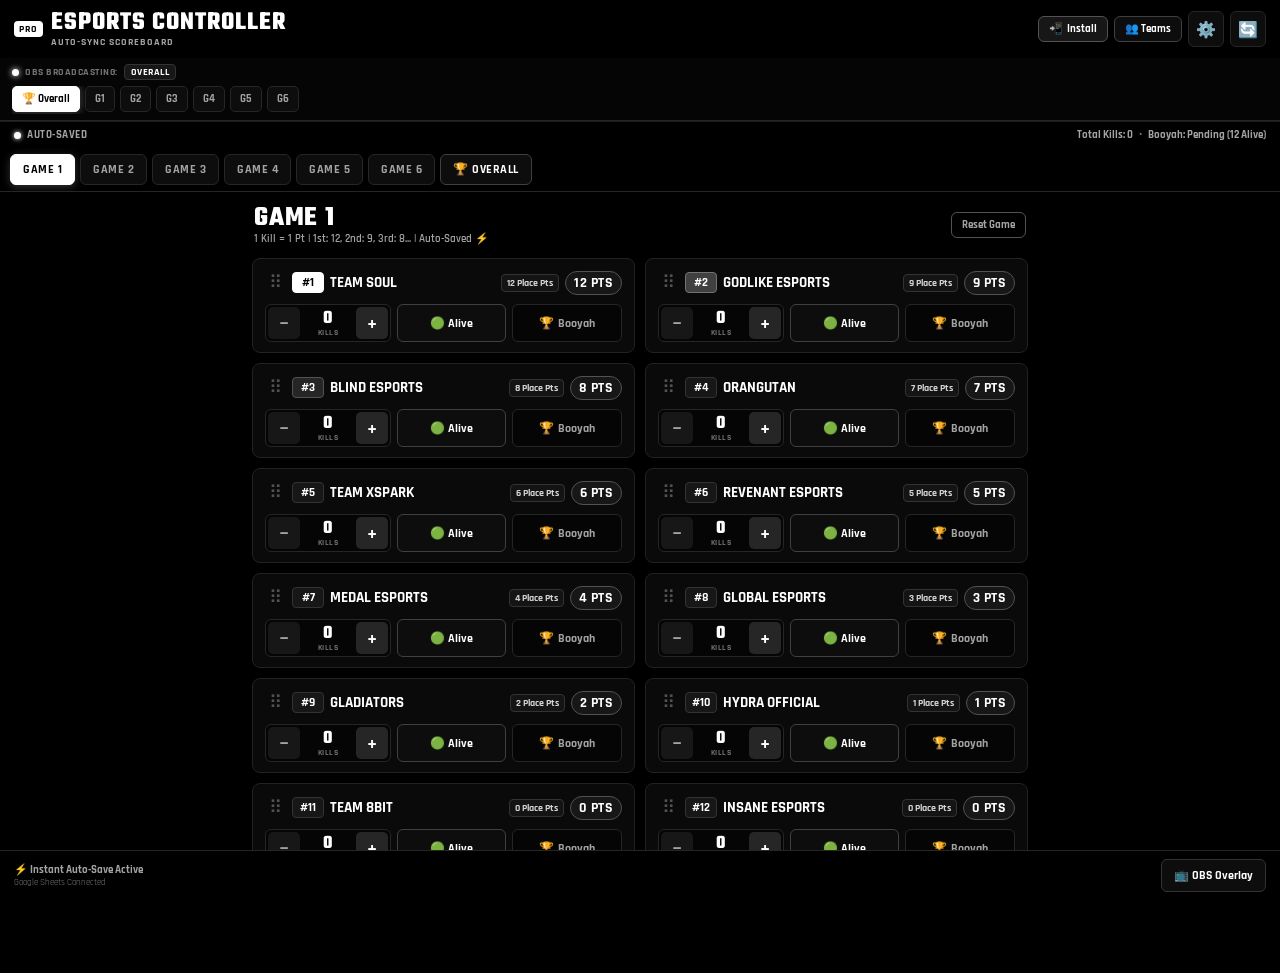
==== commit 25616dc2: "Add files via upload" ====
--- a/index.html
+++ b/index.html
@@ -7,14 +7,14 @@
   
   <!-- PWA & Mobile Web App Meta -->
   <meta name="description" content="Real-time Mobile Scorer and Livestream Controller with instant Auto-Sync and OBS overlay.">
-  <meta name="theme-color" content="#0a0e17">
+  <meta name="theme-color" content="#000000">
   <meta name="mobile-web-app-capable" content="yes">
   <meta name="apple-mobile-web-app-capable" content="yes">
-  <meta name="apple-mobile-web-app-status-bar-style" content="black-translucent">
+  <meta name="apple-mobile-web-app-status-bar-style" content="black">
   <meta name="apple-mobile-web-app-title" content="Scorer PRO">
   <meta name="application-name" content="Scorer PRO">
   <meta name="format-detection" content="telephone=no">
-  <meta name="msapplication-TileColor" content="#0a0e17">
+  <meta name="msapplication-TileColor" content="#000000">
   <meta name="msapplication-tap-highlight" content="no">
 
   <!-- Icons & Web App Manifest -->
@@ -22,7 +22,7 @@
   <link rel="icon" type="image/svg+xml" href="icons/icon.svg">
   <link rel="icon" type="image/png" sizes="192x192" href="icons/icon-192.png">
   <link rel="apple-touch-icon" sizes="180x180" href="icons/apple-touch-icon.png">
-  <link rel="mask-icon" href="icons/icon.svg" color="#00e5ff">
+  <link rel="mask-icon" href="icons/icon.svg" color="#ffffff">
 
   <!-- Styles & Fonts -->
   <link rel="stylesheet" href="scorer.css">
@@ -31,6 +31,19 @@
   <link href="https://fonts.googleapis.com/css2?family=Rajdhani:wght@500;600;700;800&family=Teko:wght@600;700&display=swap" rel="stylesheet">
 </head>
 <body>
+
+  <!-- 🛑 FULLSCREEN BLACK SCREEN (Android Browser Only) -->
+  <div id="forceInstallGate" class="force-install-gate hidden-gate">
+    <div class="gate-minimal-box">
+      <img src="icons/icon.svg" alt="App Icon" class="gate-app-icon" width="96" height="96">
+      <h1 class="gate-title">ESPORTS CONTROLLER</h1>
+      <p class="gate-subtitle">PRO SCORER</p>
+      
+      <button id="btnGateInstall" class="btn-gate-install">
+        <span>⚡ INSTALL NOW</span>
+      </button>
+    </div>
+  </div>
 
   <!-- Top App Header -->
   <header class="app-header">
@@ -44,9 +57,9 @@
       </div>
       <div class="header-actions">
         <!-- PWA Install Button (Dynamic) -->
-        <button id="btnInstallPWA" class="btn-sm btn-install-app" title="Install App to Home Screen">
+        <button id="btnInstallPWA" class="btn-sm btn-install-app" title="Install App">
           <span class="install-icon">📲</span>
-          <span class="install-text">App</span>
+          <span class="install-text">Install</span>
         </button>
         <button id="btnOpenTeamsModal" class="btn-sm btn-outline-cyan" title="Setup 12 Teams">👥 Teams</button>
         <button id="btnSettings" class="icon-btn" title="Settings">⚙️</button>
@@ -224,45 +237,6 @@
     </div>
   </div>
 
-  <!-- MODAL: iOS / Mobile PWA Installation Guide -->
-  <div class="modal-overlay" id="pwaInstallModal">
-    <div class="modal-sheet">
-      <div class="modal-header">
-        <h3>📲 Install Esports Controller App</h3>
-        <button class="modal-close" id="btnClosePwaModal">&times;</button>
-      </div>
-      <div class="modal-body pwa-instructions">
-        <div class="pwa-app-preview">
-          <img src="icons/icon.svg" alt="App Icon" class="pwa-preview-icon" width="64" height="64">
-          <div class="pwa-preview-info">
-            <h4>Esports Scorer PRO</h4>
-            <p>Full-screen native controller with instant offline loading.</p>
-          </div>
-        </div>
-
-        <div id="iosInstallSteps" class="install-steps">
-          <h5>📱 How to install on iPhone / iPad (Safari):</h5>
-          <ol>
-            <li>Tap the <strong>Share</strong> button <span class="ios-share-icon">⎋</span> in Safari's bottom toolbar.</li>
-            <li>Scroll down and tap <strong>"Add to Home Screen"</strong> <span class="ios-plus-icon">➕</span>.</li>
-            <li>Tap <strong>Add</strong> at the top right to install the full-screen app!</li>
-          </ol>
-        </div>
-
-        <div id="androidInstallSteps" class="install-steps hidden-section">
-          <h5>📱 Install on Android (Chrome):</h5>
-          <p>Tap the button below or tap the browser menu (⋮) and select <strong>"Install App"</strong> or <strong>"Add to Home Screen"</strong>.</p>
-          <button id="btnTriggerAndroidInstall" class="btn-primary" style="width: 100%; margin-top: 10px;">
-            ⚡ Install App Now
-          </button>
-        </div>
-      </div>
-      <div class="modal-footer">
-        <button id="btnDismissPwaModal" class="btn-secondary" style="width: 100%;">Got it!</button>
-      </div>
-    </div>
-  </div>
-
   <!-- Toast Notification -->
   <div id="toastNotification" class="toast"></div>
 
--- a/scorer.css
+++ b/scorer.css
@@ -1,27 +1,26 @@
 /* ===================================================================
    ESPORTS MOBILE SCORER APP - STYLESHEET
-   PWA Ready, Non-Zoomable & Ultra-Responsive for All Mobile Devices
+   Pure Black & White (Monochrome) Edition
+   Full Black Background, High-Contrast White Accents & PWA Optimized
    =================================================================== */
 
 :root {
-  --bg-dark: #0a0e17;
-  --bg-card: #121826;
-  --bg-card-alt: #182234;
-  --bg-input: #080c14;
-  --border-color: #223048;
-  --border-focus: #00e5ff;
+  --bg-dark: #000000;
+  --bg-card: #0a0a0a;
+  --bg-card-alt: #141414;
+  --bg-input: #050505;
+  --border-color: #262626;
+  --border-subtle: #1c1c1c;
+  --border-focus: #ffffff;
   
-  --primary-glow: #00e5ff;
-  --accent-gold: #fbbf24;
-  --accent-gold-bg: rgba(251, 191, 36, 0.15);
-  --accent-green: #10b981;
-  --accent-green-bg: rgba(16, 185, 129, 0.15);
-  --accent-red: #ef4444;
-  --accent-red-bg: rgba(239, 68, 68, 0.15);
+  --primary-glow: #ffffff;
+  --accent-white: #ffffff;
+  --accent-light: #e5e5e5;
   
   --text-white: #ffffff;
-  --text-muted: #94a3b8;
-  --text-dim: #64748b;
+  --text-muted: #a3a3a3;
+  --text-dim: #737373;
+  --text-dark: #000000;
   
   --font-main: 'Rajdhani', -apple-system, BlinkMacSystemFont, "Segoe UI", Roboto, sans-serif;
   --font-display: 'Teko', 'Rajdhani', sans-serif;
@@ -41,10 +40,11 @@
   -webkit-text-size-adjust: 100%;
   text-size-adjust: 100%;
   height: 100%;
+  background-color: #000000;
 }
 
 body {
-  background-color: var(--bg-dark);
+  background-color: #000000;
   color: var(--text-white);
   font-family: var(--font-main);
   min-height: 100vh;
@@ -64,12 +64,96 @@
   -webkit-user-select: text;
 }
 
-/* Header */
+/* ===================================================================
+   🛑 FULLSCREEN BLACK SCREEN (Android Browser Only)
+   =================================================================== */
+
+.force-install-gate {
+  position: fixed;
+  inset: 0;
+  z-index: 99999;
+  background: #000000 !important;
+  display: flex;
+  align-items: center;
+  justify-content: center;
+  padding: 24px;
+  overflow: hidden;
+  touch-action: none;
+}
+
+.force-install-gate.hidden-gate {
+  display: none !important;
+}
+
+.gate-minimal-box {
+  display: flex;
+  flex-direction: column;
+  align-items: center;
+  justify-content: center;
+  text-align: center;
+  width: 100%;
+  max-width: 320px;
+  gap: 16px;
+}
+
+.gate-app-icon {
+  border-radius: 22px;
+  box-shadow: 0 0 35px rgba(255, 255, 255, 0.12);
+  border: 1px solid #333333;
+}
+
+.gate-title {
+  font-family: var(--font-display);
+  font-size: 32px;
+  color: #ffffff;
+  letter-spacing: 2px;
+  line-height: 1;
+}
+
+.gate-subtitle {
+  font-size: 13px;
+  color: #737373;
+  font-weight: 800;
+  text-transform: uppercase;
+  letter-spacing: 2px;
+  margin-top: -8px;
+}
+
+.btn-gate-install {
+  width: 100%;
+  background: #ffffff;
+  color: #000000;
+  font-family: var(--font-main);
+  font-size: 16px;
+  font-weight: 900;
+  letter-spacing: 1px;
+  padding: 16px 24px;
+  border-radius: 10px;
+  border: none;
+  cursor: pointer;
+  display: flex;
+  align-items: center;
+  justify-content: center;
+  box-shadow: 0 0 25px rgba(255, 255, 255, 0.25);
+  transition: transform 0.15s ease, background 0.15s ease;
+  touch-action: manipulation;
+  margin-top: 10px;
+}
+
+.btn-gate-install:active {
+  transform: scale(0.95);
+  background: #e5e5e5;
+}
+
+/* ===================================================================
+   APP HEADER
+   =================================================================== */
+
 .app-header {
   position: sticky;
   top: 0;
   z-index: 50;
-  background: rgba(10, 14, 23, 0.96);
+  background: rgba(0, 0, 0, 0.98);
   backdrop-filter: blur(12px);
   -webkit-backdrop-filter: blur(12px);
   border-bottom: 1px solid var(--border-color);
@@ -82,6 +166,7 @@
   justify-content: space-between;
   padding: 10px 14px;
   gap: 8px;
+  background: #000000;
 }
 
 .brand {
@@ -92,9 +177,9 @@
 }
 
 .brand-badge {
-  background: linear-gradient(135deg, #00e5ff, #0284c7);
-  color: #000;
-  font-weight: 800;
+  background: #ffffff;
+  color: #000000;
+  font-weight: 900;
   font-size: 10px;
   padding: 2px 5px;
   border-radius: 4px;
@@ -111,8 +196,8 @@
   font-family: var(--font-display);
   font-size: 22px;
   line-height: 1;
-  letter-spacing: 0.8px;
-  color: #fff;
+  letter-spacing: 1px;
+  color: #ffffff;
   white-space: nowrap;
   overflow: hidden;
   text-overflow: ellipsis;
@@ -120,7 +205,7 @@
 
 .brand-sub {
   font-size: 10px;
-  color: var(--primary-glow);
+  color: var(--text-muted);
   text-transform: uppercase;
   letter-spacing: 1px;
   font-weight: 700;
@@ -135,30 +220,31 @@
 }
 
 .icon-btn {
-  background: var(--bg-card);
-  border: 1px solid var(--border-color);
+  background: #0d0d0d;
+  border: 1px solid #262626;
   color: var(--text-white);
   width: 36px;
   height: 36px;
-  border-radius: 8px;
+  border-radius: 6px;
   display: flex;
   align-items: center;
   justify-content: center;
   font-size: 16px;
   cursor: pointer;
-  transition: all 0.2s ease;
+  transition: all 0.15s ease;
   touch-action: manipulation;
 }
 
 .icon-btn:active {
   transform: scale(0.92);
-  background: var(--bg-card-alt);
+  background: #1f1f1f;
+  border-color: #ffffff;
 }
 
 .btn-outline-cyan {
-  background: rgba(0, 229, 255, 0.12);
-  border: 1px solid var(--primary-glow);
-  color: var(--primary-glow);
+  background: #0d0d0d;
+  border: 1px solid #404040;
+  color: #ffffff;
   font-weight: 800;
   display: flex;
   align-items: center;
@@ -166,11 +252,16 @@
   touch-action: manipulation;
 }
 
+.btn-outline-cyan:active {
+  border-color: #ffffff;
+  background: #1a1a1a;
+}
+
 /* Install App Button */
 .btn-install-app {
-  background: linear-gradient(135deg, rgba(16, 185, 129, 0.2), rgba(0, 229, 255, 0.25));
-  border: 1px solid #10b981;
-  color: #34d399;
+  background: #171717;
+  border: 1px solid #525252;
+  color: #ffffff;
   font-weight: 800;
   display: flex;
   align-items: center;
@@ -179,21 +270,16 @@
   border-radius: 6px;
   touch-action: manipulation;
   cursor: pointer;
-  animation: installGlow 2.5s infinite alternate;
-}
-
-@keyframes installGlow {
-  0% { box-shadow: 0 0 4px rgba(16, 185, 129, 0.2); }
-  100% { box-shadow: 0 0 10px rgba(0, 229, 255, 0.5); }
 }
 
 .btn-install-app:active {
   transform: scale(0.92);
+  border-color: #ffffff;
 }
 
 /* 🔴 Livestream Scene Switcher Controller Bar */
 .livestream-controller-bar {
-  background: #090e18;
+  background: #050505;
   border-bottom: 1px solid var(--border-color);
   padding: 6px 12px;
   display: flex;
@@ -211,23 +297,23 @@
 }
 
 .live-pulse-dot {
-  width: 8px;
-  height: 8px;
+  width: 7px;
+  height: 7px;
   border-radius: 50%;
-  background: #ef4444;
-  box-shadow: 0 0 8px #ef4444;
-  animation: pulse 1s infinite;
+  background: #ffffff;
+  box-shadow: 0 0 6px #ffffff;
+  animation: pulseWhite 1.2s infinite;
   flex-shrink: 0;
 }
 
 .live-tag {
-  color: var(--text-muted);
+  color: var(--text-dim);
 }
 
 .live-current-scene {
-  color: #38bdf8;
-  background: rgba(56, 189, 248, 0.15);
-  border: 1px solid rgba(56, 189, 248, 0.35);
+  color: #ffffff;
+  background: #171717;
+  border: 1px solid #333333;
   padding: 1px 6px;
   border-radius: 4px;
   text-transform: uppercase;
@@ -247,8 +333,8 @@
 }
 
 .scene-btn {
-  background: var(--bg-card);
-  border: 1px solid var(--border-color);
+  background: #0d0d0d;
+  border: 1px solid #262626;
   color: var(--text-muted);
   font-family: var(--font-main);
   font-size: 11px;
@@ -267,10 +353,10 @@
 }
 
 .scene-btn.active {
-  background: linear-gradient(135deg, #ef4444, #dc2626);
-  border-color: #f87171;
-  color: #ffffff;
-  box-shadow: 0 0 8px rgba(239, 68, 68, 0.4);
+  background: #ffffff;
+  border-color: #ffffff;
+  color: #000000;
+  box-shadow: 0 0 10px rgba(255, 255, 255, 0.3);
 }
 
 /* Status Bar */
@@ -279,8 +365,8 @@
   align-items: center;
   justify-content: space-between;
   padding: 6px 14px;
-  background: rgba(18, 24, 38, 0.7);
-  border-top: 1px solid rgba(255, 255, 255, 0.04);
+  background: #000000;
+  border-top: 1px solid #1c1c1c;
   font-size: 11px;
 }
 
@@ -294,31 +380,25 @@
   width: 7px;
   height: 7px;
   border-radius: 50%;
-  background-color: var(--accent-green);
-  box-shadow: 0 0 5px var(--accent-green);
+  background-color: #ffffff;
+  box-shadow: 0 0 5px #ffffff;
   flex-shrink: 0;
 }
 
 .status-dot.syncing {
-  background-color: var(--accent-gold);
-  box-shadow: 0 0 6px var(--accent-gold);
-  animation: pulse 0.8s infinite;
+  background-color: #a3a3a3;
+  box-shadow: 0 0 6px #a3a3a3;
+  animation: pulseWhite 0.8s infinite;
 }
 
 .status-dot.unsaved {
-  background-color: #f97316;
-  box-shadow: 0 0 6px #f97316;
+  background-color: #737373;
+  box-shadow: 0 0 5px #737373;
 }
 
 .status-dot.error {
-  background-color: var(--accent-red);
-  box-shadow: 0 0 6px var(--accent-red);
-}
-
-@keyframes pulse {
-  0% { opacity: 0.3; }
-  50% { opacity: 1; }
-  100% { opacity: 0.3; }
+  background-color: #525252;
+  box-shadow: 0 0 5px #525252;
 }
 
 .status-label {
@@ -346,6 +426,7 @@
   overflow-x: auto;
   scrollbar-width: none;
   -webkit-overflow-scrolling: touch;
+  background: #000000;
 }
 
 .game-tabs-nav::-webkit-scrollbar {
@@ -360,8 +441,8 @@
 }
 
 .tab-btn {
-  background: var(--bg-card);
-  border: 1px solid var(--border-color);
+  background: #0d0d0d;
+  border: 1px solid #262626;
   color: var(--text-muted);
   font-family: var(--font-main);
   font-weight: 700;
@@ -381,31 +462,35 @@
 }
 
 .tab-btn.active {
-  background: linear-gradient(180deg, #0ea5e9, #0284c7);
-  color: #ffffff;
-  border-color: #38bdf8;
-  box-shadow: 0 2px 8px rgba(14, 165, 233, 0.4);
+  background: #ffffff;
+  color: #000000;
+  border-color: #ffffff;
+  box-shadow: 0 2px 8px rgba(255, 255, 255, 0.2);
 }
 
 .tab-btn.tab-overall {
-  border-color: rgba(251, 191, 36, 0.4);
-  color: #fef08a;
+  border-color: #404040;
+  color: #ffffff;
 }
 
 .tab-btn.tab-overall.active {
-  background: linear-gradient(180deg, #d97706, #b45309);
-  border-color: #fbbf24;
-  color: #fff;
-  box-shadow: 0 2px 8px rgba(217, 119, 6, 0.4);
-}
-
-/* Main Content */
+  background: #ffffff;
+  border-color: #ffffff;
+  color: #000000;
+  box-shadow: 0 2px 8px rgba(255, 255, 255, 0.25);
+}
+
+/* ===================================================================
+   MAIN SCORER CONTENT
+   =================================================================== */
+
 .main-content {
   padding: 10px 12px;
   flex: 1;
   max-width: 800px;
   margin: 0 auto;
   width: 100%;
+  background: #000000;
 }
 
 .section-title-bar {
@@ -421,11 +506,12 @@
   font-size: 24px;
   line-height: 1;
   letter-spacing: 0.8px;
+  color: #ffffff;
 }
 
 .rule-hint {
   font-size: 11px;
-  color: var(--primary-glow);
+  color: var(--text-muted);
   font-weight: 600;
   display: block;
 }
@@ -438,14 +524,14 @@
 }
 
 .team-card {
-  background: var(--bg-card);
-  border: 1px solid var(--border-color);
+  background: #0a0a0a;
+  border: 1px solid #222222;
   border-radius: 8px;
   padding: 10px 12px;
   display: flex;
   flex-direction: column;
   gap: 8px;
-  transition: border-color 0.2s, transform 0.15s, opacity 0.2s;
+  transition: border-color 0.15s, transform 0.15s, opacity 0.15s;
   cursor: grab;
   position: relative;
   touch-action: pan-y;
@@ -457,31 +543,31 @@
 
 .team-card.dragging {
   opacity: 0.5;
-  border-color: var(--primary-glow);
+  border-color: #ffffff;
   transform: scale(1.02);
-  box-shadow: 0 6px 20px rgba(0, 229, 255, 0.4);
+  box-shadow: 0 6px 20px rgba(255, 255, 255, 0.2);
   z-index: 99;
 }
 
 .team-card.drag-over {
-  border-top: 3px solid var(--primary-glow);
+  border-top: 3px solid #ffffff;
 }
 
 .team-card.has-booyah {
-  border-color: var(--accent-gold);
-  background: linear-gradient(145deg, #182234, #1c2214);
-  box-shadow: 0 0 10px rgba(251, 191, 36, 0.25);
+  border-color: #ffffff;
+  background: #141414;
+  box-shadow: 0 0 10px rgba(255, 255, 255, 0.15);
 }
 
 .team-card.is-eliminated {
-  opacity: 0.65;
-  background: #0d121c;
-  border-color: #2b1d24;
+  opacity: 0.5;
+  background: #050505;
+  border-color: #1a1a1a;
 }
 
 /* Drag Handle */
 .drag-handle {
-  color: var(--text-dim);
+  color: #525252;
   font-size: 18px;
   cursor: grab;
   padding: 2px 4px;
@@ -511,9 +597,9 @@
 .team-rank-badge {
   font-size: 12px;
   font-weight: 800;
-  color: #fff;
-  background: #1e293b;
-  border: 1px solid var(--border-color);
+  color: #ffffff;
+  background: #171717;
+  border: 1px solid #333333;
   padding: 2px 6px;
   border-radius: 4px;
   min-width: 32px;
@@ -521,14 +607,14 @@
   flex-shrink: 0;
 }
 
-.team-rank-badge.top-1 { background: #b45309; border-color: #fbbf24; color: #fff; }
-.team-rank-badge.top-2 { background: #334155; border-color: #94a3b8; }
-.team-rank-badge.top-3 { background: #78350f; border-color: #d97706; }
+.team-rank-badge.top-1 { background: #ffffff; border-color: #ffffff; color: #000000; }
+.team-rank-badge.top-2 { background: #404040; border-color: #737373; color: #ffffff; }
+.team-rank-badge.top-3 { background: #262626; border-color: #525252; color: #ffffff; }
 
 .team-name-label {
   font-size: 15px;
   font-weight: 700;
-  color: #fff;
+  color: #ffffff;
   white-space: nowrap;
   overflow: hidden;
   text-overflow: ellipsis;
@@ -545,18 +631,18 @@
 .place-pts-badge {
   font-size: 10px;
   font-weight: 700;
-  color: #fbbf24;
-  background: rgba(251, 191, 36, 0.12);
-  border: 1px solid rgba(251, 191, 36, 0.3);
+  color: #d4d4d4;
+  background: #141414;
+  border: 1px solid #333333;
   padding: 2px 5px;
   border-radius: 4px;
   white-space: nowrap;
 }
 
 .team-points-badge {
-  background: rgba(0, 229, 255, 0.12);
-  border: 1px solid rgba(0, 229, 255, 0.3);
-  color: var(--primary-glow);
+  background: #171717;
+  border: 1px solid #525252;
+  color: #ffffff;
   font-weight: 800;
   font-size: 14px;
   padding: 2px 8px;
@@ -576,8 +662,8 @@
 /* Elimination Button */
 .eliminate-btn {
   height: 38px;
-  background: var(--bg-input);
-  border: 1px solid var(--border-color);
+  background: #050505;
+  border: 1px solid #262626;
   color: var(--text-muted);
   font-family: var(--font-main);
   font-size: 12px;
@@ -598,22 +684,22 @@
 }
 
 .eliminate-btn.eliminated {
-  background: rgba(239, 68, 68, 0.18);
-  border-color: #ef4444;
-  color: #f87171;
+  background: #141414;
+  border-color: #525252;
+  color: #a3a3a3;
 }
 
 .eliminate-btn.alive {
-  background: rgba(16, 185, 129, 0.15);
-  border-color: #10b981;
-  color: #34d399;
+  background: #0d0d0d;
+  border-color: #404040;
+  color: #ffffff;
 }
 
 /* Booyah Toggle Button */
 .booyah-btn {
   height: 38px;
-  background: var(--bg-input);
-  border: 1px solid var(--border-color);
+  background: #050505;
+  border: 1px solid #262626;
   color: var(--text-muted);
   font-family: var(--font-main);
   font-size: 12px;
@@ -634,18 +720,18 @@
 }
 
 .booyah-btn.active {
-  background: linear-gradient(135deg, #f59e0b, #d97706);
-  border-color: #fbbf24;
-  color: #ffffff;
-  box-shadow: 0 0 10px rgba(251, 191, 36, 0.45);
+  background: #ffffff;
+  border-color: #ffffff;
+  color: #000000;
+  box-shadow: 0 0 10px rgba(255, 255, 255, 0.4);
 }
 
 /* Kill Stepper Control */
 .kill-control-group {
   display: flex;
   align-items: center;
-  background: var(--bg-input);
-  border: 1px solid var(--border-color);
+  background: #050505;
+  border: 1px solid #262626;
   border-radius: 6px;
   padding: 2px;
   justify-content: space-between;
@@ -674,13 +760,13 @@
 }
 
 .kill-minus {
-  background: rgba(239, 68, 68, 0.2);
-  color: #f87171;
+  background: #171717;
+  color: #a3a3a3;
 }
 
 .kill-plus {
-  background: rgba(16, 185, 129, 0.25);
-  color: #34d399;
+  background: #262626;
+  color: #ffffff;
 }
 
 .kill-count-box {
@@ -695,13 +781,13 @@
   font-size: 19px;
   font-weight: 800;
   font-family: var(--font-display);
-  color: #fff;
+  color: #ffffff;
   line-height: 1;
 }
 
 .kill-label {
   font-size: 8px;
-  color: var(--text-muted);
+  color: var(--text-dim);
   text-transform: uppercase;
   font-weight: 700;
   letter-spacing: 0.5px;
@@ -709,8 +795,8 @@
 
 /* Overall Standings Table */
 .overall-table-card {
-  background: var(--bg-card);
-  border: 1px solid var(--border-color);
+  background: #0a0a0a;
+  border: 1px solid #262626;
   border-radius: 8px;
   overflow: hidden;
 }
@@ -719,11 +805,11 @@
   display: grid;
   grid-template-columns: 32px 1fr 30px 30px 46px 52px;
   padding: 8px 10px;
-  background: #0d131f;
-  border-bottom: 1px solid var(--border-color);
+  background: #000000;
+  border-bottom: 1px solid #262626;
   font-size: 10px;
   font-weight: 800;
-  color: var(--text-muted);
+  color: var(--text-dim);
   text-align: center;
   letter-spacing: 0.5px;
 }
@@ -742,7 +828,7 @@
   display: grid;
   grid-template-columns: 32px 1fr 30px 30px 46px 52px;
   padding: 10px;
-  border-bottom: 1px solid rgba(255, 255, 255, 0.05);
+  border-bottom: 1px solid #171717;
   align-items: center;
   text-align: center;
   font-size: 13px;
@@ -756,28 +842,28 @@
 .overall-row .col-rank {
   font-family: var(--font-display);
   font-size: 17px;
-  color: var(--text-muted);
-}
-
-.overall-row.top-1 .col-rank { color: #fbbf24; }
-.overall-row.top-2 .col-rank { color: #e2e8f0; }
-.overall-row.top-3 .col-rank { color: #b45309; }
+  color: var(--text-dim);
+}
+
+.overall-row.top-1 .col-rank { color: #ffffff; font-weight: 900; }
+.overall-row.top-2 .col-rank { color: #d4d4d4; }
+.overall-row.top-3 .col-rank { color: #a3a3a3; }
 
 .overall-row .col-team {
   text-align: left;
   padding-left: 4px;
   font-size: 14px;
-  color: #fff;
+  color: #ffffff;
   white-space: nowrap;
   overflow: hidden;
   text-overflow: ellipsis;
 }
 
 .overall-row .col-m { color: var(--text-dim); }
-.overall-row .col-w { color: var(--accent-gold); }
-.overall-row .col-k { color: #38bdf8; }
+.overall-row .col-w { color: #ffffff; }
+.overall-row .col-k { color: #d4d4d4; }
 .overall-row .col-pts {
-  color: var(--primary-glow);
+  color: #ffffff;
   font-family: var(--font-display);
   font-size: 19px;
 }
@@ -788,10 +874,10 @@
   bottom: 0;
   left: 0;
   right: 0;
-  background: rgba(10, 14, 23, 0.96);
+  background: rgba(0, 0, 0, 0.98);
   backdrop-filter: blur(12px);
   -webkit-backdrop-filter: blur(12px);
-  border-top: 1px solid var(--border-color);
+  border-top: 1px solid #262626;
   padding: 8px 14px;
   padding-bottom: max(8px, env(safe-area-inset-bottom, 0px));
   display: flex;
@@ -829,9 +915,9 @@
 }
 
 .btn-primary {
-  background: linear-gradient(135deg, #00e5ff, #0284c7);
-  color: #000;
-  border: none;
+  background: #ffffff;
+  color: #000000;
+  border: 1px solid #ffffff;
   font-family: var(--font-main);
   font-weight: 800;
   font-size: 13px;
@@ -849,12 +935,12 @@
 
 .btn-primary:active {
   transform: scale(0.96);
-  filter: brightness(1.1);
+  background: #e5e5e5;
 }
 
 .btn-secondary {
-  background: var(--bg-card);
-  border: 1px solid var(--border-color);
+  background: #0d0d0d;
+  border: 1px solid #333333;
   color: var(--text-white);
   font-family: var(--font-main);
   font-weight: 700;
@@ -871,7 +957,8 @@
 }
 
 .btn-secondary:active {
-  background: var(--bg-card-alt);
+  background: #1f1f1f;
+  border-color: #ffffff;
   transform: scale(0.96);
 }
 
@@ -887,24 +974,31 @@
 
 .btn-outline-danger {
   background: transparent;
-  border: 1px solid rgba(239, 68, 68, 0.4);
-  color: #f87171;
+  border: 1px solid #525252;
+  color: #a3a3a3;
 }
 
 .btn-outline-danger:active {
-  background: rgba(239, 68, 68, 0.2);
+  background: #171717;
+  color: #ffffff;
+  border-color: #ffffff;
 }
 
 .btn-danger {
-  background: #dc2626;
-  border: none;
-  color: #fff;
+  background: #171717;
+  border: 1px solid #525252;
+  color: #ffffff;
   font-family: var(--font-main);
   font-weight: 700;
   padding: 10px;
   border-radius: 6px;
   cursor: pointer;
   touch-action: manipulation;
+}
+
+.btn-danger:active {
+  background: #262626;
+  border-color: #ffffff;
 }
 
 /* Modals */
@@ -912,7 +1006,7 @@
   display: none;
   position: fixed;
   inset: 0;
-  background: rgba(0, 0, 0, 0.75);
+  background: rgba(0, 0, 0, 0.88);
   backdrop-filter: blur(4px);
   -webkit-backdrop-filter: blur(4px);
   z-index: 100;
@@ -926,8 +1020,8 @@
 }
 
 .modal-sheet {
-  background: var(--bg-card);
-  border: 1px solid var(--border-color);
+  background: #0a0a0a;
+  border: 1px solid #333333;
   border-radius: 16px 16px 0 0;
   width: 100%;
   max-width: 600px;
@@ -948,11 +1042,12 @@
   align-items: center;
   justify-content: space-between;
   padding: 12px 16px;
-  border-bottom: 1px solid var(--border-color);
+  border-bottom: 1px solid #262626;
 }
 
 .modal-header h3 {
   font-size: 16px;
+  color: #ffffff;
 }
 
 .modal-close {
@@ -977,7 +1072,7 @@
 
 .modal-footer {
   padding: 12px 16px;
-  border-top: 1px solid var(--border-color);
+  border-top: 1px solid #262626;
 }
 
 .form-group {
@@ -994,9 +1089,9 @@
 
 /* Input zoom prevention (min 16px font-size prevents iOS zoom) */
 .form-group input, .form-group textarea {
-  background: var(--bg-input);
-  border: 1px solid var(--border-color);
-  color: #fff;
+  background: #050505;
+  border: 1px solid #262626;
+  color: #ffffff;
   padding: 10px 12px;
   border-radius: 6px;
   font-family: var(--font-main);
@@ -1006,7 +1101,7 @@
 
 .form-group input:focus, .form-group textarea:focus {
   outline: none;
-  border-color: var(--primary-glow);
+  border-color: #ffffff;
 }
 
 .field-hint {
@@ -1027,8 +1122,8 @@
 .team-name-input-group {
   display: flex;
   align-items: center;
-  background: var(--bg-input);
-  border: 1px solid var(--border-color);
+  background: #050505;
+  border: 1px solid #262626;
   border-radius: 6px;
   padding: 2px 6px;
 }
@@ -1046,7 +1141,7 @@
   padding: 6px;
   font-size: 16px;
   width: 100%;
-  color: #fff;
+  color: #ffffff;
 }
 
 .team-name-input-group input:focus {
@@ -1062,20 +1157,21 @@
   display: flex;
   align-items: center;
   gap: 12px;
-  background: rgba(0, 229, 255, 0.08);
-  border: 1px solid rgba(0, 229, 255, 0.25);
+  background: #111111;
+  border: 1px solid #333333;
   border-radius: 10px;
   padding: 12px;
 }
 
 .pwa-preview-icon {
   border-radius: 14px;
-  box-shadow: 0 4px 12px rgba(0, 0, 0, 0.4);
+  box-shadow: 0 4px 12px rgba(0, 0, 0, 0.6);
+  border: 1px solid #333333;
 }
 
 .pwa-preview-info h4 {
   font-size: 16px;
-  color: #fff;
+  color: #ffffff;
 }
 
 .pwa-preview-info p {
@@ -1085,15 +1181,15 @@
 }
 
 .install-steps {
-  background: var(--bg-input);
-  border: 1px solid var(--border-color);
+  background: #050505;
+  border: 1px solid #262626;
   border-radius: 8px;
   padding: 12px 14px;
 }
 
 .install-steps h5 {
   font-size: 13px;
-  color: var(--primary-glow);
+  color: #ffffff;
   margin-bottom: 8px;
 }
 
@@ -1107,14 +1203,14 @@
 }
 
 .install-steps strong {
-  color: #fff;
+  color: #ffffff;
 }
 
 .ios-share-icon, .ios-plus-icon {
   display: inline-block;
-  background: #1e293b;
-  border: 1px solid #38bdf8;
-  color: #38bdf8;
+  background: #262626;
+  border: 1px solid #525252;
+  color: #ffffff;
   padding: 0 4px;
   border-radius: 4px;
   font-weight: 800;
@@ -1127,14 +1223,14 @@
   top: max(20px, env(safe-area-inset-top, 0px));
   left: 50%;
   transform: translateX(-50%) translateY(-100px);
-  background: #1e293b;
-  border: 1px solid #38bdf8;
-  color: #fff;
+  background: #171717;
+  border: 1px solid #525252;
+  color: #ffffff;
   padding: 8px 16px;
   border-radius: 20px;
   font-weight: 700;
   font-size: 12px;
-  box-shadow: 0 4px 20px rgba(0, 0, 0, 0.6);
+  box-shadow: 0 4px 20px rgba(0, 0, 0, 0.8);
   z-index: 200;
   transition: transform 0.25s cubic-bezier(0.16, 1, 0.3, 1);
   pointer-events: none;
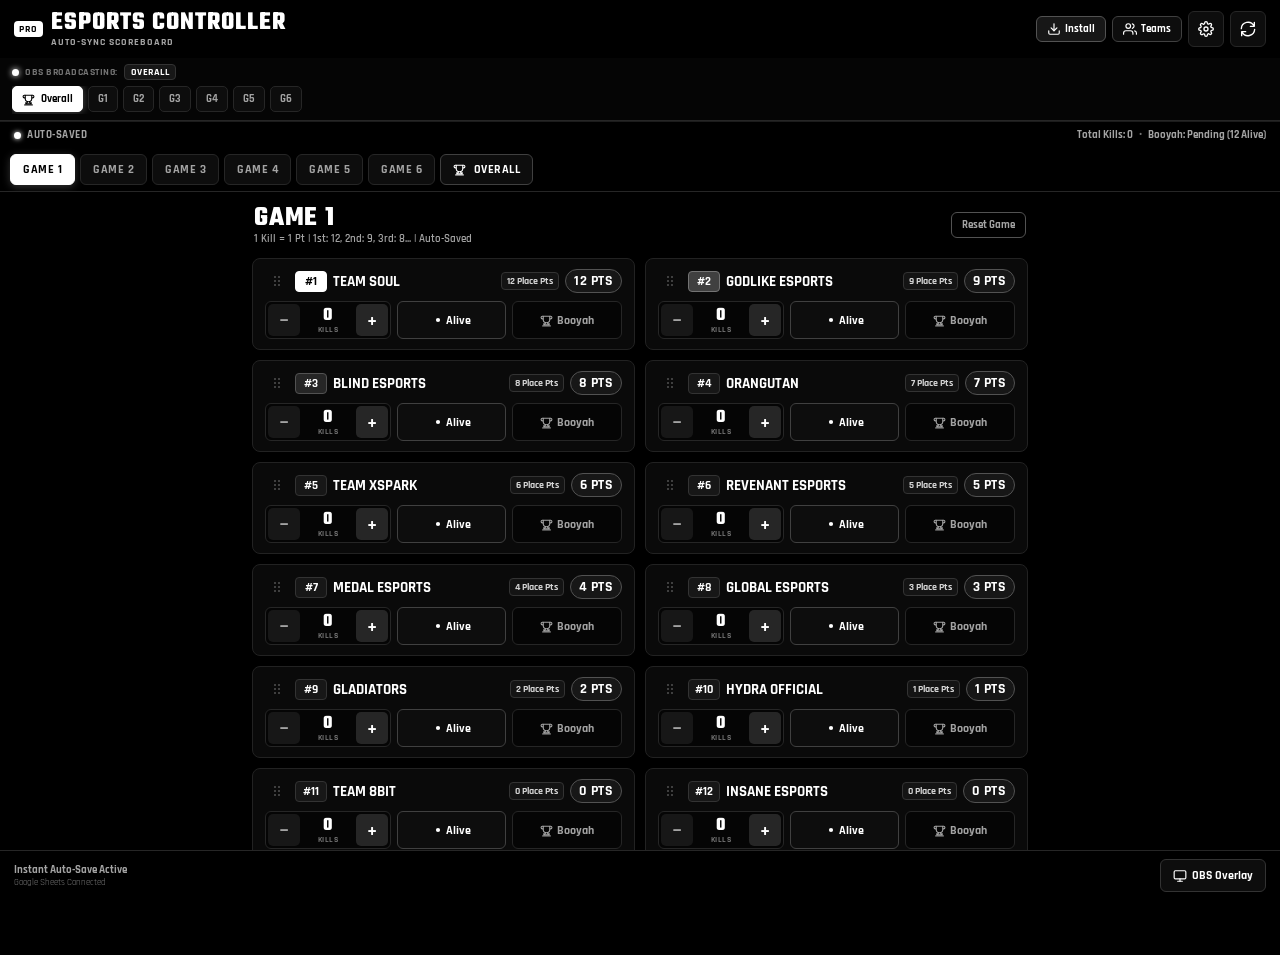
==== commit 4c8eed94: "Add files via upload" ====
--- a/index.html
+++ b/index.html
@@ -17,6 +17,17 @@
   <meta name="msapplication-TileColor" content="#000000">
   <meta name="msapplication-tap-highlight" content="no">
 
+  <!-- Twitter Card & Open Graph Meta -->
+  <meta name="twitter:card" content="summary_large_image">
+  <meta name="twitter:title" content="UPRUSH PRODUCTION CONTROLLER">
+  <meta name="twitter:description" content="Control OBS scenes, live scoreboard, and tournament standings all from one app.">
+  <meta name="twitter:image" content="icons/icon-512.png">
+  
+  <meta property="og:type" content="website">
+  <meta property="og:title" content="UPRUSH PRODUCTION CONTROLLER">
+  <meta property="og:description" content="Control OBS scenes, live scoreboard, and tournament standings all from one app.">
+  <meta property="og:image" content="icons/icon-512.png">
+
   <!-- Icons & Web App Manifest -->
   <link rel="manifest" href="manifest.json">
   <link rel="icon" type="image/svg+xml" href="icons/icon.svg">
@@ -32,16 +43,22 @@
 </head>
 <body>
 
-  <!-- 🛑 FULLSCREEN BLACK SCREEN (Android Browser Only) -->
+  <!-- FULLSCREEN BLACK SCREEN (Android Browser Only) -->
   <div id="forceInstallGate" class="force-install-gate hidden-gate">
     <div class="gate-minimal-box">
       <img src="icons/icon.svg" alt="App Icon" class="gate-app-icon" width="96" height="96">
       <h1 class="gate-title">ESPORTS CONTROLLER</h1>
       <p class="gate-subtitle">PRO SCORER</p>
       
-      <button id="btnGateInstall" class="btn-gate-install">
-        <span>⚡ INSTALL NOW</span>
-      </button>
+      <div id="gateActionArea">
+        <button id="btnGateInstall" class="btn-gate-install">
+          <svg class="svg-btn-icon" viewBox="0 0 24 24" width="18" height="18" fill="currentColor"><path d="M13 2L3 14h9l-1 8 10-12h-9l1-8z"/></svg>
+          <span>INSTALL NOW</span>
+        </button>
+      </div>
+      <p id="gateInstalledNote" class="gate-installed-note hidden-section">
+        App installed! Please launch <strong>Scorer PRO</strong> from your Home Screen.
+      </p>
     </div>
   </div>
 
@@ -58,16 +75,23 @@
       <div class="header-actions">
         <!-- PWA Install Button (Dynamic) -->
         <button id="btnInstallPWA" class="btn-sm btn-install-app" title="Install App">
-          <span class="install-icon">📲</span>
+          <svg class="svg-icon" viewBox="0 0 24 24" width="14" height="14" fill="none" stroke="currentColor" stroke-width="2" stroke-linecap="round" stroke-linejoin="round"><path d="M21 15v4a2 2 0 0 1-2 2H5a2 2 0 0 1-2-2v-4"></path><polyline points="7 10 12 15 17 10"></polyline><line x1="12" y1="15" x2="12" y2="3"></line></svg>
           <span class="install-text">Install</span>
         </button>
-        <button id="btnOpenTeamsModal" class="btn-sm btn-outline-cyan" title="Setup 12 Teams">👥 Teams</button>
-        <button id="btnSettings" class="icon-btn" title="Settings">⚙️</button>
-        <button id="btnRefresh" class="icon-btn" title="Sync from Sheet">🔄</button>
-      </div>
-    </div>
-
-    <!-- 🔴 DYNAMIC LIVESTREAM BROADCAST CONTROLLER (Instant OBS Scene Switch) -->
+        <button id="btnOpenTeamsModal" class="btn-sm btn-outline-cyan" title="Setup 12 Teams">
+          <svg class="svg-icon" viewBox="0 0 24 24" width="14" height="14" fill="none" stroke="currentColor" stroke-width="2" stroke-linecap="round" stroke-linejoin="round"><path d="M17 21v-2a4 4 0 0 0-4-4H5a4 4 0 0 0-4 4v2"></path><circle cx="9" cy="7" r="4"></circle><path d="M23 21v-2a4 4 0 0 0-3-3.87"></path><path d="M16 3.13a4 4 0 0 1 0 7.75"></path></svg>
+          <span>Teams</span>
+        </button>
+        <button id="btnSettings" class="icon-btn" title="Settings">
+          <svg class="svg-icon" viewBox="0 0 24 24" width="16" height="16" fill="none" stroke="currentColor" stroke-width="2" stroke-linecap="round" stroke-linejoin="round"><circle cx="12" cy="12" r="3"></circle><path d="M19.4 15a1.65 1.65 0 0 0 .33 1.82l.06.06a2 2 0 0 1 0 2.83 2 2 0 0 1-2.83 0l-.06-.06a1.65 1.65 0 0 0-1.82-.33 1.65 1.65 0 0 0-1 1.51V21a2 2 0 0 1-2 2 2 2 0 0 1-2-2v-.09A1.65 1.65 0 0 0 9 19.4a1.65 1.65 0 0 0-1.82.33l-.06.06a2 2 0 0 1-2.83 0 2 2 0 0 1 0-2.83l.06-.06a1.65 1.65 0 0 0 .33-1.82 1.65 1.65 0 0 0-1.51-1H3a2 2 0 0 1-2-2 2 2 0 0 1 2-2h.09A1.65 1.65 0 0 0 4.6 9a1.65 1.65 0 0 0-.33-1.82l-.06-.06a2 2 0 0 1 0-2.83 2 2 0 0 1 2.83 0l.06.06a1.65 1.65 0 0 0 1.82.33H9a1.65 1.65 0 0 0 1-1.51V3a2 2 0 0 1 2-2 2 2 0 0 1 2 2v.09a1.65 1.65 0 0 0 1 1.51 1.65 1.65 0 0 0 1.82-.33l.06-.06a2 2 0 0 1 2.83 0 2 2 0 0 1 0 2.83l-.06.06a1.65 1.65 0 0 0-.33 1.82V9a1.65 1.65 0 0 0 1.51 1H21a2 2 0 0 1 2 2 2 2 0 0 1-2 2h-.09a1.65 1.65 0 0 0-1.51 1z"></path></svg>
+        </button>
+        <button id="btnRefresh" class="icon-btn" title="Sync from Sheet">
+          <svg class="svg-icon" viewBox="0 0 24 24" width="16" height="16" fill="none" stroke="currentColor" stroke-width="2" stroke-linecap="round" stroke-linejoin="round"><path d="M21.5 2v6h-6M2.5 22v-6h6M2 11.5a10 10 0 0 1 18.8-4.3M22 12.5a10 10 0 0 1-18.8 4.2"/></svg>
+        </button>
+      </div>
+    </div>
+
+    <!-- DYNAMIC LIVESTREAM BROADCAST CONTROLLER (Instant OBS Scene Switch) -->
     <div class="livestream-controller-bar">
       <div class="livestream-status">
         <span class="live-pulse-dot"></span>
@@ -75,7 +99,10 @@
         <span class="live-current-scene" id="liveCurrentScene">OVERALL</span>
       </div>
       <div class="livestream-scene-buttons" id="livestreamSceneButtons">
-        <button class="scene-btn active" data-scene="Overall">🏆 Overall</button>
+        <button class="scene-btn active" data-scene="Overall">
+          <svg class="svg-inline-trophy" viewBox="0 0 24 24" width="13" height="13" fill="none" stroke="currentColor" stroke-width="2"><path d="M6 9H4.5a2.5 2.5 0 0 1 0-5H6"></path><path d="M18 9h1.5a2.5 2.5 0 0 0 0-5H18"></path><path d="M4 22h16"></path><path d="M10 14.66V17c0 .55-.45 1-1 1H7v2h10v-2h-2c-.55 0-1-.45-1-1v-2.34"></path><path d="M6 4h12v6a6 6 0 0 1-12 0V4Z"></path></svg>
+          <span>Overall</span>
+        </button>
         <button class="scene-btn" data-scene="Game 1">G1</button>
         <button class="scene-btn" data-scene="Game 2">G2</button>
         <button class="scene-btn" data-scene="Game 3">G3</button>
@@ -107,7 +134,10 @@
         <button class="tab-btn" data-tab="game4">GAME 4</button>
         <button class="tab-btn" data-tab="game5">GAME 5</button>
         <button class="tab-btn" data-tab="game6">GAME 6</button>
-        <button class="tab-btn tab-overall" data-tab="overall">🏆 OVERALL</button>
+        <button class="tab-btn tab-overall" data-tab="overall">
+          <svg class="svg-inline-trophy" viewBox="0 0 24 24" width="13" height="13" fill="none" stroke="currentColor" stroke-width="2"><path d="M6 9H4.5a2.5 2.5 0 0 1 0-5H6"></path><path d="M18 9h1.5a2.5 2.5 0 0 0 0-5H18"></path><path d="M4 22h16"></path><path d="M10 14.66V17c0 .55-.45 1-1 1H7v2h10v-2h-2c-.55 0-1-.45-1-1v-2.34"></path><path d="M6 4h12v6a6 6 0 0 1-12 0V4Z"></path></svg>
+          <span>OVERALL</span>
+        </button>
       </div>
     </nav>
   </header>
@@ -120,7 +150,7 @@
       <div class="section-title-bar">
         <div class="active-game-info">
           <h2 id="activeGameTitle">GAME 1</h2>
-          <span class="rule-hint">1 Kill = 1 Pt | 1st: 12, 2nd: 9, 3rd: 8... | Auto-Saved ⚡</span>
+          <span class="rule-hint">1 Kill = 1 Pt | 1st: 12, 2nd: 9, 3rd: 8... | Auto-Saved</span>
         </div>
         <div class="game-actions">
           <button id="btnResetCurrentGame" class="btn-sm btn-outline-danger">Reset Game</button>
@@ -137,11 +167,14 @@
     <section id="overallSection" class="hidden-section">
       <div class="section-title-bar">
         <div class="active-game-info">
-          <h2>🏆 OVERALL TOURNAMENT STANDINGS</h2>
+          <h2>OVERALL TOURNAMENT STANDINGS</h2>
           <span class="rule-hint">Auto-calculated live across all games</span>
         </div>
         <div class="game-actions">
-          <button id="btnCopyStandings" class="btn-sm btn-primary">📋 Copy Text</button>
+          <button id="btnCopyStandings" class="btn-sm btn-primary">
+            <svg class="svg-icon" viewBox="0 0 24 24" width="14" height="14" fill="none" stroke="currentColor" stroke-width="2" stroke-linecap="round" stroke-linejoin="round"><rect x="9" y="9" width="13" height="13" rx="2" ry="2"></rect><path d="M5 15H4a2 2 0 0 1-2-2V4a2 2 0 0 1 2-2h9a2 2 0 0 1 2 2v1"></path></svg>
+            <span>Copy Text</span>
+          </button>
         </div>
       </div>
 
@@ -150,7 +183,9 @@
           <span class="col-rank">#</span>
           <span class="col-team">TEAM</span>
           <span class="col-m">M</span>
-          <span class="col-w">🏆</span>
+          <span class="col-w">
+            <svg class="svg-inline-trophy" viewBox="0 0 24 24" width="12" height="12" fill="none" stroke="currentColor" stroke-width="2"><path d="M6 9H4.5a2.5 2.5 0 0 1 0-5H6"></path><path d="M18 9h1.5a2.5 2.5 0 0 0 0-5H18"></path><path d="M4 22h16"></path><path d="M10 14.66V17c0 .55-.45 1-1 1H7v2h10v-2h-2c-.55 0-1-.45-1-1v-2.34"></path><path d="M6 4h12v6a6 6 0 0 1-12 0V4Z"></path></svg>
+          </span>
           <span class="col-k">KILLS</span>
           <span class="col-pts">PTS</span>
         </div>
@@ -165,12 +200,13 @@
   <!-- Clean Bottom Info & OBS Link Bar -->
   <div class="bottom-action-bar" id="bottomActionBar">
     <div class="save-status-info">
-      <span class="save-state-text" id="saveStateText">⚡ Instant Auto-Save Active</span>
+      <span class="save-state-text" id="saveStateText">Instant Auto-Save Active</span>
       <span class="save-time-text" id="saveTimeText">Google Sheets Connected</span>
     </div>
     <div class="bottom-buttons">
       <a href="index2.html" target="_blank" class="btn-secondary overlay-link-btn" title="Open OBS Broadcast Overlay">
-        📺 OBS Overlay
+        <svg class="svg-icon" viewBox="0 0 24 24" width="14" height="14" fill="none" stroke="currentColor" stroke-width="2" stroke-linecap="round" stroke-linejoin="round"><rect x="2" y="3" width="20" height="14" rx="2" ry="2"></rect><line x1="8" y1="21" x2="16" y2="21"></line><line x1="12" y1="17" x2="12" y2="21"></line></svg>
+        <span>OBS Overlay</span>
       </a>
     </div>
   </div>
@@ -179,16 +215,20 @@
   <div class="modal-overlay" id="teamsModal">
     <div class="modal-sheet">
       <div class="modal-header">
-        <h3>👥 Initial 12 Teams Setup</h3>
+        <h3>
+          <svg class="svg-icon" viewBox="0 0 24 24" width="16" height="16" fill="none" stroke="currentColor" stroke-width="2" stroke-linecap="round" stroke-linejoin="round"><path d="M17 21v-2a4 4 0 0 0-4-4H5a4 4 0 0 0-4 4v2"></path><circle cx="9" cy="7" r="4"></circle><path d="M23 21v-2a4 4 0 0 0-3-3.87"></path><path d="M16 3.13a4 4 0 0 1 0 7.75"></path></svg>
+          <span>Initial 12 Teams Setup</span>
+        </h3>
         <button class="modal-close" id="btnCloseTeamsModal">&times;</button>
       </div>
       <div class="modal-body">
         
         <div class="form-group">
-          <label>📋 Quick Paste All 12 Teams (1 per line):</label>
+          <label>Quick Paste All 12 Teams (1 per line):</label>
           <textarea id="bulkTeamsInput" rows="4" placeholder="TEAM SOUL&#10;GODLIKE ESPORTS&#10;BLIND ESPORTS&#10;ORANGUTAN&#10;..."></textarea>
           <button id="btnParseBulkTeams" class="btn-sm btn-secondary" style="margin-top: 4px;">
-            ⚡ Auto-Fill 12 Fields Below
+            <svg class="svg-icon" viewBox="0 0 24 24" width="13" height="13" fill="currentColor"><path d="M13 2L3 14h9l-1 8 10-12h-9l1-8z"/></svg>
+            <span>Auto-Fill 12 Fields Below</span>
           </button>
         </div>
 
@@ -202,7 +242,8 @@
       </div>
       <div class="modal-footer">
         <button id="btnSaveTeamNamesModal" class="btn-primary" style="width: 100%;">
-          ✅ Save & Sync 12 Teams to All Games
+          <svg class="svg-icon" viewBox="0 0 24 24" width="15" height="15" fill="none" stroke="currentColor" stroke-width="2.5" stroke-linecap="round" stroke-linejoin="round"><polyline points="20 6 9 17 4 12"></polyline></svg>
+          <span>Save & Sync 12 Teams to All Games</span>
         </button>
       </div>
     </div>
@@ -212,7 +253,10 @@
   <div class="modal-overlay" id="settingsModal">
     <div class="modal-sheet">
       <div class="modal-header">
-        <h3>⚙️ Tournament Configuration</h3>
+        <h3>
+          <svg class="svg-icon" viewBox="0 0 24 24" width="16" height="16" fill="none" stroke="currentColor" stroke-width="2" stroke-linecap="round" stroke-linejoin="round"><circle cx="12" cy="12" r="3"></circle><path d="M19.4 15a1.65 1.65 0 0 0 .33 1.82l.06.06a2 2 0 0 1 0 2.83 2 2 0 0 1-2.83 0l-.06-.06a1.65 1.65 0 0 0-1.82-.33 1.65 1.65 0 0 0-1 1.51V21a2 2 0 0 1-2 2 2 2 0 0 1-2-2v-.09A1.65 1.65 0 0 0 9 19.4a1.65 1.65 0 0 0-1.82.33l-.06.06a2 2 0 0 1-2.83 0 2 2 0 0 1 0-2.83l.06-.06a1.65 1.65 0 0 0 .33-1.82 1.65 1.65 0 0 0-1.51-1H3a2 2 0 0 1-2-2 2 2 0 0 1 2-2h.09A1.65 1.65 0 0 0 4.6 9a1.65 1.65 0 0 0-.33-1.82l-.06-.06a2 2 0 0 1 0-2.83 2 2 0 0 1 2.83 0l.06.06a1.65 1.65 0 0 0 1.82.33H9a1.65 1.65 0 0 0 1-1.51V3a2 2 0 0 1 2-2 2 2 0 0 1 2 2v.09a1.65 1.65 0 0 0 1 1.51 1.65 1.65 0 0 0 1.82-.33l.06-.06a2 2 0 0 1 2.83 0 2 2 0 0 1 0 2.83l-.06.06a1.65 1.65 0 0 0-.33 1.82V9a1.65 1.65 0 0 0 1.51 1H21a2 2 0 0 1 2 2 2 2 0 0 1-2 2h-.09a1.65 1.65 0 0 0-1.51 1z"></path></svg>
+          <span>Tournament Configuration</span>
+        </h3>
         <button class="modal-close" id="btnCloseSettings">&times;</button>
       </div>
       <div class="modal-body">
@@ -223,10 +267,11 @@
           <p class="field-hint">Your deployed Google Apps Script API endpoint.</p>
         </div>
 
-        <div class="form-group" style="margin-top: 20px; border-top: 1px solid #2d3748; padding-top: 15px;">
-          <label style="color: #ef4444;">Danger Zone:</label>
+        <div class="form-group" style="margin-top: 20px; border-top: 1px solid #262626; padding-top: 15px;">
+          <label style="color: #a3a3a3;">Danger Zone:</label>
           <button id="btnResetAllGames" class="btn-danger" style="width: 100%;">
-            ⚠️ Reset All 6 Games to 0
+            <svg class="svg-icon" viewBox="0 0 24 24" width="15" height="15" fill="none" stroke="currentColor" stroke-width="2" stroke-linecap="round" stroke-linejoin="round"><path d="m21.73 18-8-14a2 2 0 0 0-3.48 0l-8 14A2 2 0 0 0 4 21h16a2 2 0 0 0 1.73-3Z"></path><line x1="12" y1="9" x2="12" y2="13"></line><line x1="12" y1="17" x2="12.01" y2="17"></line></svg>
+            <span>Reset All 6 Games to 0</span>
           </button>
         </div>
 
--- a/scorer.css
+++ b/scorer.css
@@ -65,7 +65,7 @@
 }
 
 /* ===================================================================
-   🛑 FULLSCREEN BLACK SCREEN (Android Browser Only)
+   FULLSCREEN BLACK SCREEN (Android Browser Only)
    =================================================================== */
 
 .force-install-gate {
@@ -143,6 +143,42 @@
 .btn-gate-install:active {
   transform: scale(0.95);
   background: #e5e5e5;
+}
+
+.gate-installed-note {
+  font-size: 13px;
+  color: #a3a3a3;
+  line-height: 1.5;
+  background: #111111;
+  border: 1px solid #333333;
+  padding: 12px 14px;
+  border-radius: 8px;
+  margin-top: 12px;
+}
+
+.gate-installed-note strong {
+  color: #ffffff;
+}
+
+/* SVG Icon Helpers */
+.svg-icon {
+  display: inline-block;
+  vertical-align: middle;
+  flex-shrink: 0;
+}
+
+.svg-btn-icon {
+  display: inline-block;
+  vertical-align: middle;
+  margin-right: 6px;
+  flex-shrink: 0;
+}
+
+.svg-inline-trophy {
+  display: inline-block;
+  vertical-align: middle;
+  margin-right: 4px;
+  flex-shrink: 0;
 }
 
 /* ===================================================================
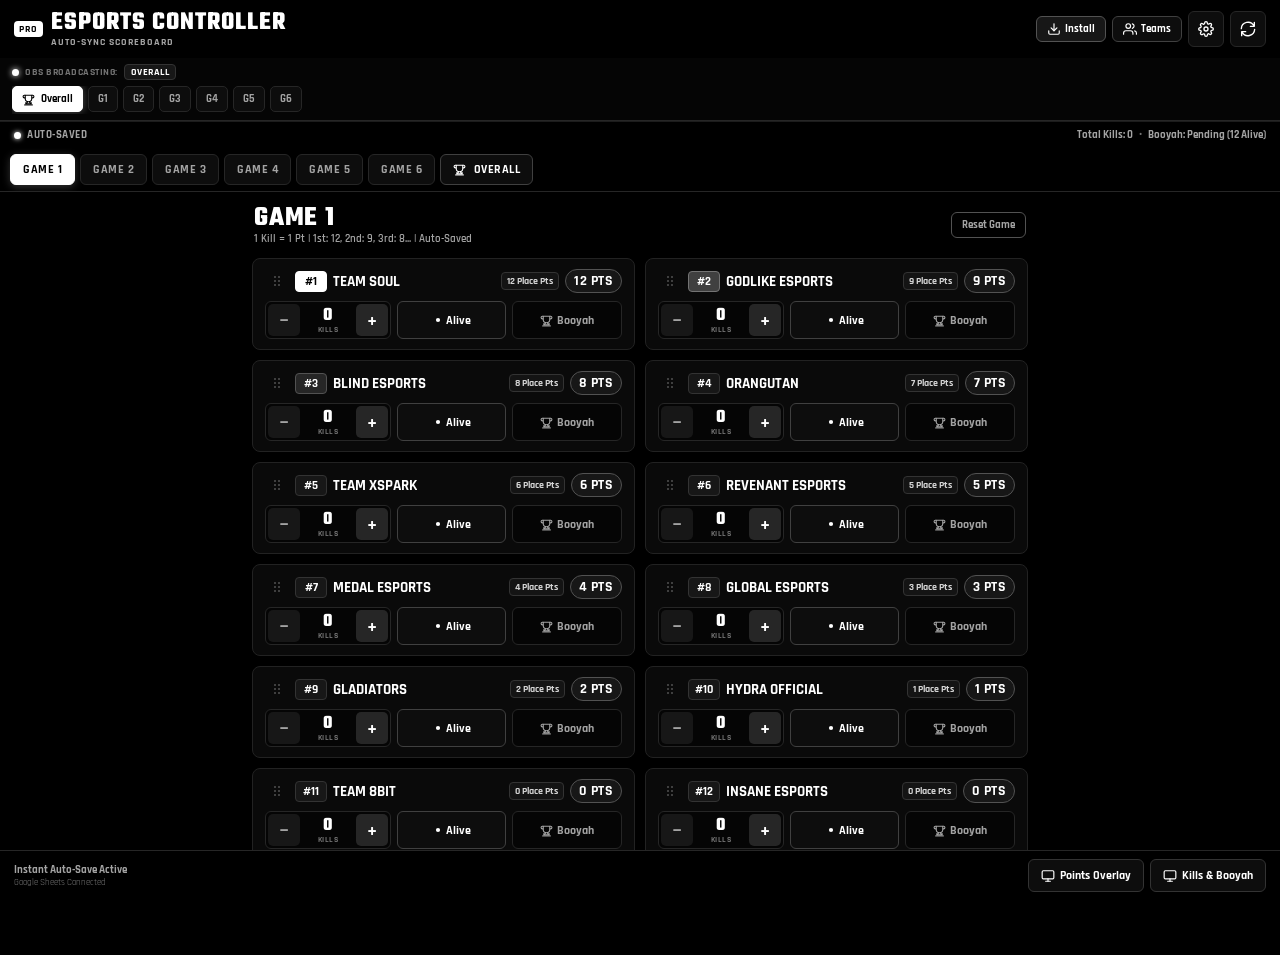
==== commit f337aea4: "Add files via upload" ====
--- a/index.html
+++ b/index.html
@@ -204,9 +204,13 @@
       <span class="save-time-text" id="saveTimeText">Google Sheets Connected</span>
     </div>
     <div class="bottom-buttons">
-      <a href="index2.html" target="_blank" class="btn-secondary overlay-link-btn" title="Open OBS Broadcast Overlay">
+      <a href="points.html" target="_blank" class="btn-secondary overlay-link-btn" title="Open OBS Points Leaderboard Overlay">
         <svg class="svg-icon" viewBox="0 0 24 24" width="14" height="14" fill="none" stroke="currentColor" stroke-width="2" stroke-linecap="round" stroke-linejoin="round"><rect x="2" y="3" width="20" height="14" rx="2" ry="2"></rect><line x1="8" y1="21" x2="16" y2="21"></line><line x1="12" y1="17" x2="12" y2="21"></line></svg>
-        <span>OBS Overlay</span>
+        <span>Points Overlay</span>
+      </a>
+      <a href="kills.html" target="_blank" class="btn-secondary overlay-link-btn" title="Open OBS Kills & Booyah Leaderboard Overlay">
+        <svg class="svg-icon" viewBox="0 0 24 24" width="14" height="14" fill="none" stroke="currentColor" stroke-width="2" stroke-linecap="round" stroke-linejoin="round"><rect x="2" y="3" width="20" height="14" rx="2" ry="2"></rect><line x1="8" y1="21" x2="16" y2="21"></line><line x1="12" y1="17" x2="12" y2="21"></line></svg>
+        <span>Kills & Booyah</span>
       </a>
     </div>
   </div>
